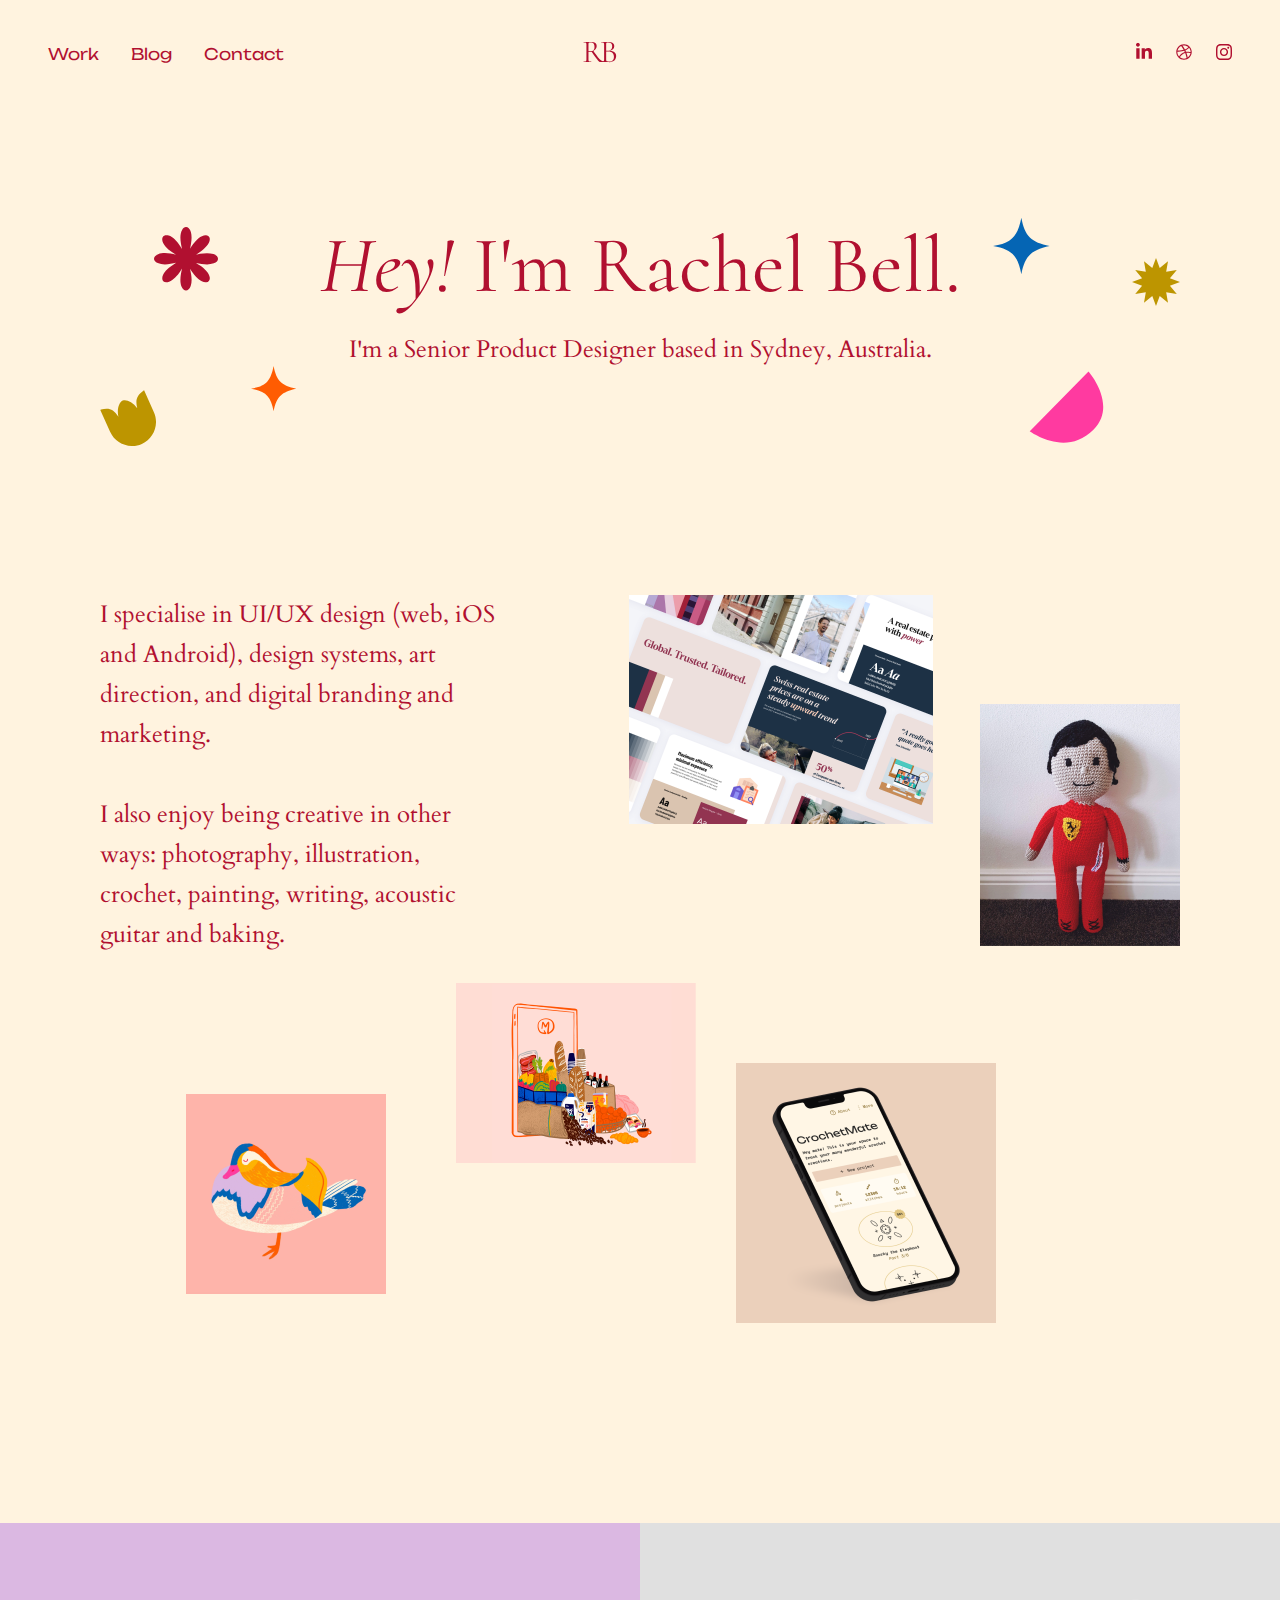
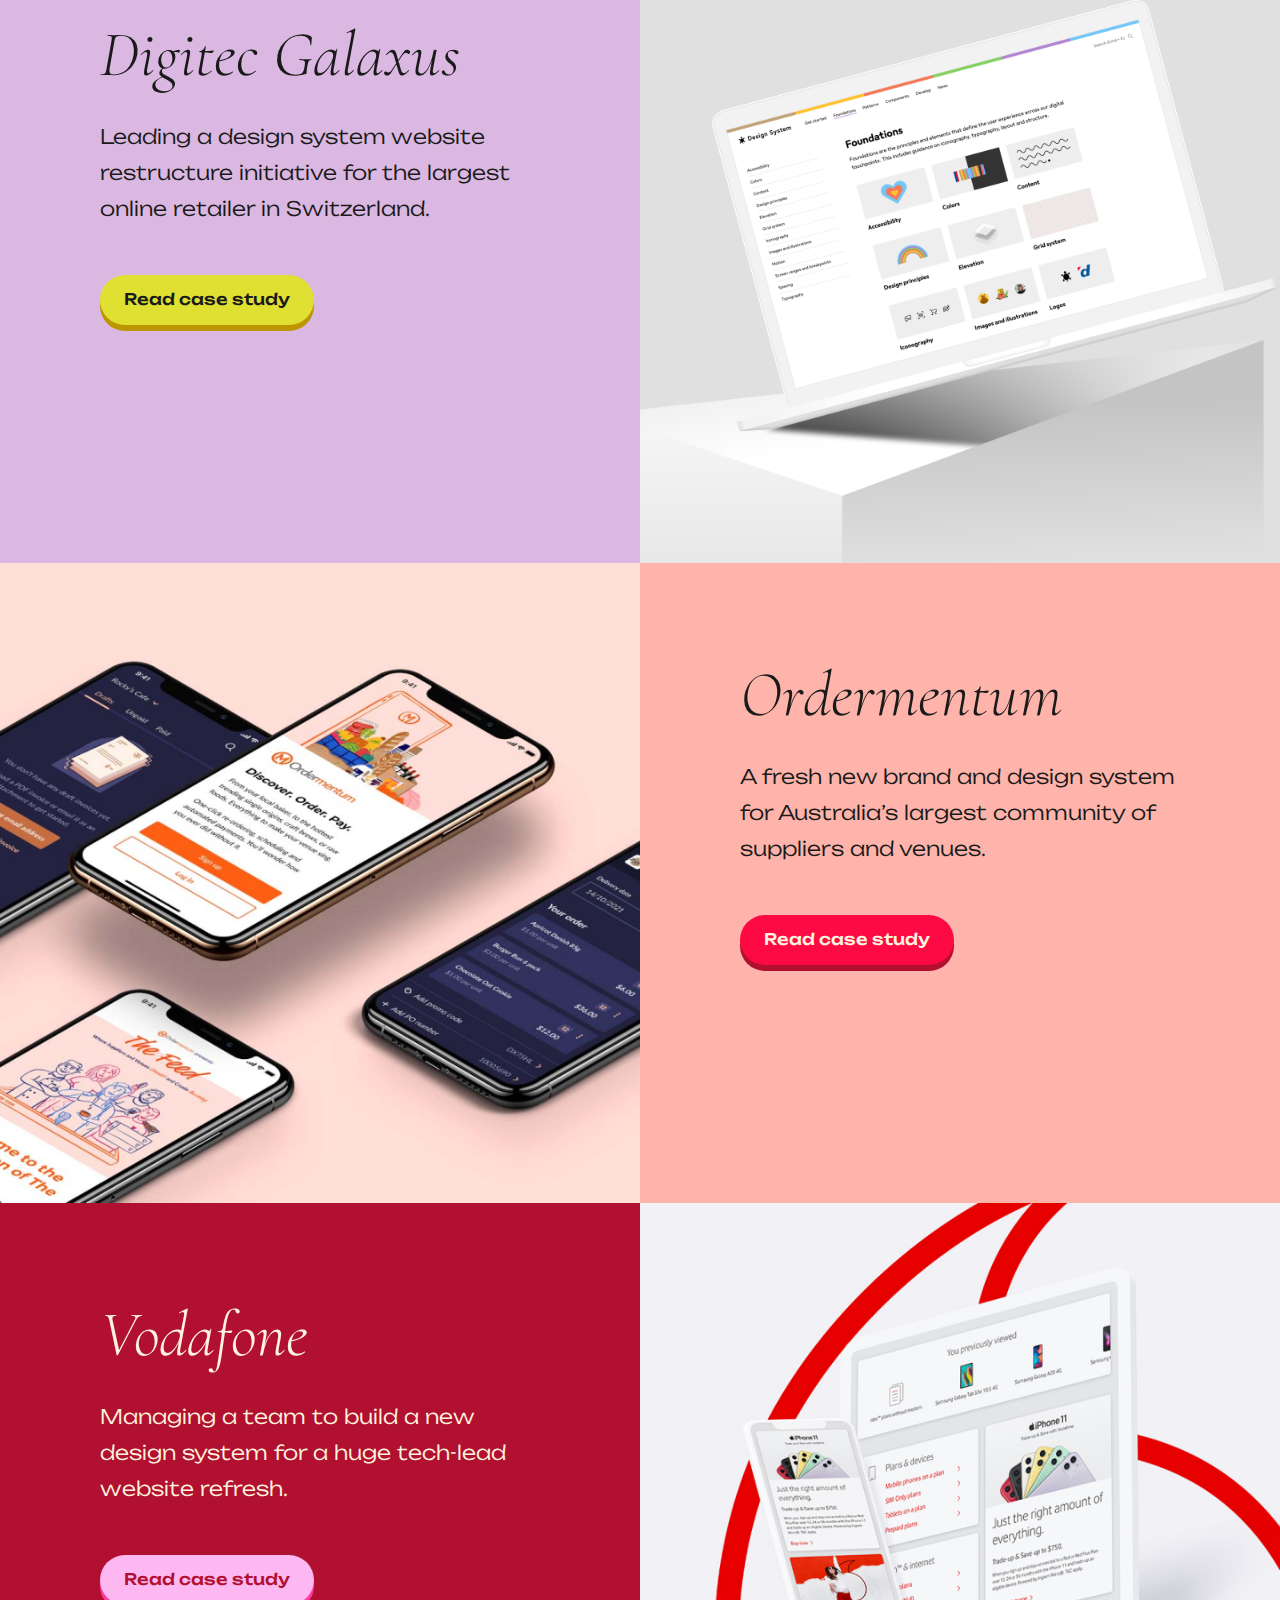
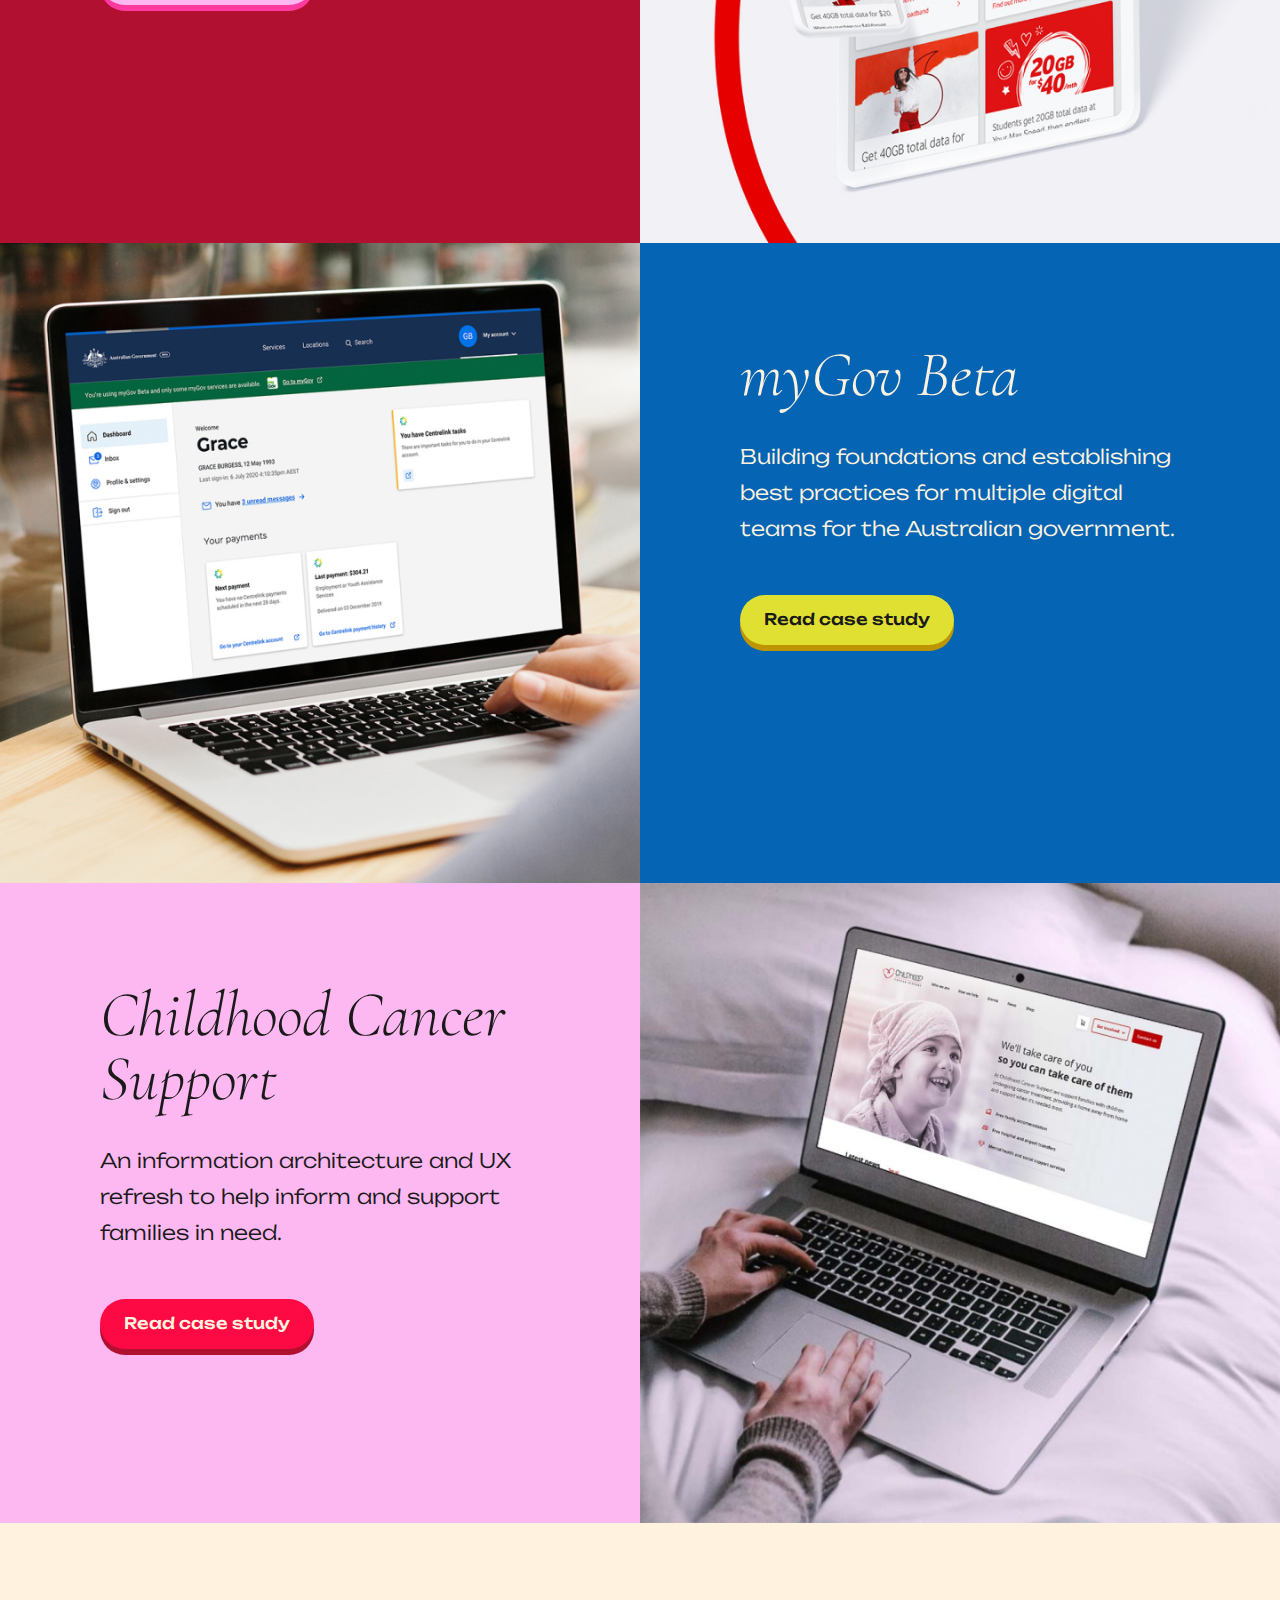
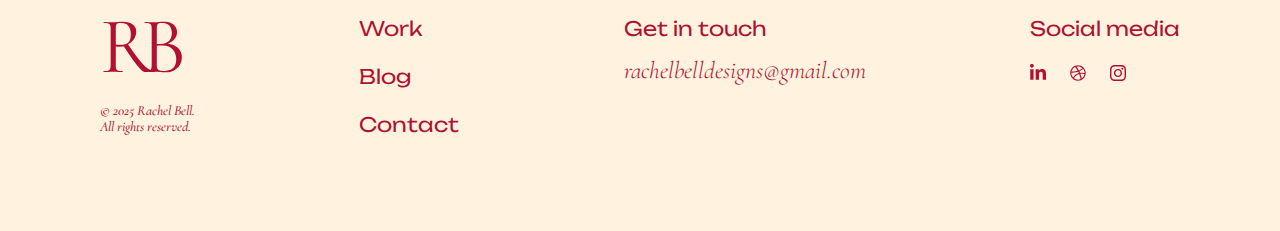
==== index.html @ c5a1eac8 "Deploy new version" ====
<!DOCTYPE html>
<html>
<head>
  <title>Rachel Bell | Design Portfolio</title>
  <link rel="stylesheet" href="styles.css">

  <link rel="preconnect" href="https://fonts.googleapis.com">
<link rel="preconnect" href="https://fonts.gstatic.com" crossorigin>
<link href="https://fonts.googleapis.com/css2?family=Cardo&family=Cormorant:ital,wght@0,300..700;1,300..700&family=Unbounded:wght@200..900&display=swap" rel="stylesheet">
</head>

<body>
  <header>
    <div class="nav">
      <a href="index.html#work"><span class="nav-item">Work</span></a>
      <a href="https://www.linkedin.com/in/rachel-bell-a2459046/detail/recent-activity/posts/"><span class="nav-item">Blog</span></a>
      <a href="https://www.linkedin.com/in/rachel-bell-designs/"><span class="nav-item">Contact</span></a>
    </div>
    <div class="logo">
      <a href="index.html"><img src="images/logo.svg"></a>
    </div>
    <div class="social-set">
      <a href="https://www.linkedin.com/in/rachel-bell-designs/"><img class="social-icon" src="images/linkedin.svg"></a>
      <a href="http://dribbble.com/rachelbell"><img class="social-icon" src="images/dribbble.svg"></a>
      <a href="http://www.instagram.com/rachelbelldesigns/"><img class="social-icon" src="images/instagram.svg"></a>
    </div>
  </header>

  <main>
    

<div class="hero">
    <img class="tulip" src="images/tulip.svg">
    <img class="flower" src="images/flower.svg">
    <img class="diamond-orange" src="images/diamond-orange.svg">
    <img class="diamond-blue" src="images/diamond-blue.svg">
    <img class="semi-circle" src="images/semi-circle.svg">
    <img class="star" src="images/star.svg">

    <div class="title">
        <h1><span class="h1-italic">Hey!</span> I'm Rachel Bell.</h1>
        <p>I'm a Senior Product Designer based in Sydney, Australia.</p>
    </div>
</div>

<div class="description-images-container">
    <div class="description">
        <p>I specialise in UI/UX design (web, iOS and Android), design systems, art direction, and digital branding and marketing.</p>
        <p>I also enjoy being creative in other ways: photography, illustration, crochet, painting, writing, acoustic guitar and baking.</p>
    </div>

    <img class="stylescape" src="images/stylescape.png">
    <img class="crochet-carlos" src="images/crochet-carlos.png">
    <img class="duck" src="images/duck.png">
    <img class="ordermentum" src="images/ordermentum.png">
    <img class="crochet-mate" src="images/crochet-mate.png">
</div>

<div id="work" class="case-studies">
    <div class="case-study-row">
        <div class="case-study-content lavender-bg">
            <p class="case-study-title text-black">Digitec Galaxus</p>
            <p class="case-study-subtitle text-black">Leading a design system website restructure initiative for the largest online retailer in Switzerland.</p>
            <a href="galaxus.html" class="button btn-green">Read case study</a>
        </div>
        <img src="images/home-galaxus.png">
    </div>
    <div class="case-study-row">
        <img src="images/home-ordermentum.png">
        <div class="case-study-content salmon-bg">
            <p class="case-study-title text-black">Ordermentum</p>
            <p class="case-study-subtitle text-black">A fresh new brand and design system for Australia’s largest community of suppliers and venues.</p>
            <a href="ordermentum.html" class="button btn-red">Read case study</a>
        </div>
    </div>
    <div class="case-study-row">
        <div class="case-study-content cherry-bg">
            <p class="case-study-title text-cream">Vodafone</p>
            <p class="case-study-subtitle text-cream">Managing a team to build a new design system for a huge tech-lead website refresh.</p>
            <a href="vodafone.html" class="button btn-pink">Read case study</a>
        </div>
        <img src="images/home-vodafone.png">
    </div>
    <div class="case-study-row">
        <img src="images/home-mygov.png">
        <div class="case-study-content blue-bg">
            <p class="case-study-title text-cream">myGov Beta</p>
            <p class="case-study-subtitle text-cream">Building foundations and establishing best practices for multiple digital teams for the Australian government.</p>
            <a href="mygov.html" class="button btn-green">Read case study</a>
        </div>
    </div>
    <div class="case-study-row">
        <div class="case-study-content bubblegum-bg">
            <p class="case-study-title text-black">Childhood Cancer Support</p>
            <p class="case-study-subtitle text-black">An information architecture and UX refresh to help inform and support families in need.</p>
            <a href="ccs.html" class="button btn-red">Read case study</a>
        </div>
        <img src="images/home-ccs.png">
    </div>
</div>


  </main>

  <footer>
    <div class="footer-logo">
      <a href="index.html"><img class="logo-large" src="images/logo-large.svg"></a>
      <p class="copyright">© 2025 Rachel Bell.<br>All rights reserved.</p>
    </div>
    <div class="footer-nav">
      <a href="index.html#work"><span class="nav-item">Work</span></a>
      <a href="https://www.linkedin.com/in/rachel-bell-a2459046/detail/recent-activity/posts/"><span class="nav-item">Blog</span></a>
      <a href="https://www.linkedin.com/in/rachel-bell-designs/"><span class="nav-item">Contact</span></a>
    </div>
    <div class="get-in-touch">
      <span class="email-title">Get in touch</span>
      <p class="email">rachelbelldesigns@gmail.com</p>
    </div>
    <div class="footer-socials">
      <span class="social-title">Social media</span>
      <div class="social-set">
        <a href="https://www.linkedin.com/in/rachel-bell-designs/"><img class="social-icon" src="images/linkedin.svg"></a>
        <a href="http://dribbble.com/rachelbell"><img class="social-icon" src="images/dribbble.svg"></a>
        <a href="http://www.instagram.com/rachelbelldesigns/"><img class="social-icon" src="images/instagram.svg"></a>
      </div>
    </div>
  </footer>
</body>
</html>
---- styles.css ----
html {
  scroll-behavior: smooth;
}

body {
  color: #B11030;
  background-color: #FFF3DF;
  font-family: "Unbounded", sans-serif;
  font-optical-sizing: auto;
  font-weight: 350;
  font-style: normal;
  margin: 0;
}

main {
  max-width: 1512px;
  margin: 0 auto;
}

/**/
/**/
/* HEADER */

header {
  display: flex;
  flex-direction: row;
  justify-content: space-between;
  align-items: center;
  padding: 32px 48px;
}

.nav {
  display: flex;
  flex-direction: row;
  gap: 32px;
}

header a {
  color: #B11030;
  text-decoration: none;
}

header a:hover {
  color: #B11030;
  text-decoration-line: underline;
  text-decoration-style: wavy;
  text-underline-offset: 4px;
  text-decoration-color: #FF3AA0;
}

.logo {
  padding-right: 220px;
}

.social-set {
  display: flex;
  flex-direction: row;
  align-items: center;
  gap: 24px;
}

.social-icon {
  width: 16px;
}

/**/
/**/
/* HOMEPAGE */

.hero {
  height: 488px;
  position: relative;
  margin: 0 100px;
}

.tulip {
  position: absolute;
  left: 0;
  top: 58%;
}

.flower {
  position: absolute;
  left: 5%;
  top: 24.5%;
}

.diamond-orange {
  position: absolute;
  left: 14%;
  top: 53%;
}

.diamond-blue {
  position: absolute;
  right: 12%;
  top: 22.5%;
}

.semi-circle {
  position: absolute;
  right: 7%;
  top: 54%;
}

.star {
  position: absolute;
  right: 0px;
  top: 31%;
}

.title {
  display: flex;
  flex-direction: column;
  gap: 16px;
  justify-content: center;
  align-items: center;
  padding-top: 110px;
}

h1 {
  font-family: "Cormorant", serif;
  font-optical-sizing: auto;
  font-weight: 400;
  font-style: normal;
  font-size: 80px;
  margin: 0;
}

.h1-italic {
  font-style: italic;
  font-size: 80px;
}

p {
  font-family: "Cardo", serif;
  font-weight: 400;
  font-style: normal;
  font-size: 24px;
  line-height: 40px;
  margin: 0;
}

.description p {
  margin: 0 0 40px 0;
}

.description-images-container {
  height: 728px;
  position: relative;
  margin: 0 100px;
}

.description {
  width: 37%;
}

.stylescape {
  position: absolute;
  left: 49%;
  top: 0;
  width: 304px;
  height: 229px;
}

.crochet-carlos {
  position: absolute;
  right: 0;
  top: 15%;
  width: 200px;
  height: 242px;
}

.duck {
  position: absolute;
  left: 8%;
  bottom: 4%;
  width: 200px;
  height: 200px;
}

.ordermentum {
  position: absolute;
  left: 33%;
  bottom: 22%;
  width: 240px;
  height: 180px;
}

.crochet-mate {
  position: absolute;
  right: 17%;
  bottom: 0;
  width: 260px;
  height: 260px;
}

/**/
/**/
/* HOMEPAGE - CASE STUDIES */

.case-studies {
  display: flex;
  flex-direction: column;
  gap: 0;
  margin-top: 200px;
}

.case-study-row {
  display: flex;
  flex-direction: row;
  gap: 0;
}

.case-studies img {
  width: 50%;
}

.case-study-content {
  padding: 100px;
}

.lavender-bg {
  background-color: #DBB8E2;
}

.salmon-bg {
  background-color: #FEB4AA;
}

.cherry-bg {
  background-color: #B11030;
}

.blue-bg {
  background-color: #0565B4;
}
.bubblegum-bg {
  background-color: #FDB8F1;
}

.case-study-title {
  font-family: "Cormorant", serif;
  font-optical-sizing: auto;
  font-weight: 300;
  font-style: italic;
  font-size: 64px;
  line-height: 64px;
  padding-bottom: 32px;
}

.case-study-subtitle {
  font-family: "Unbounded", sans-serif;
  font-optical-sizing: auto;
  font-weight: 300;
  font-style: normal;
  font-size: 20px;
  line-height: 36px;
  padding-bottom: 48px;
}

.text-black {
  color: #1A1A1A;
}

.text-cream {
  color: #FFF3DF;
}

.button {
  font-family: "Unbounded", sans-serif;
  font-optical-sizing: auto;
  font-weight: 500;
  font-style: normal;
  display: block;
  border-radius: 500px;
  height: 48px;
  padding: 0 24px 2px;
  border: none;
  text-decoration: none;
  width: max-content;
  align-content: center;
}

.btn-green {
  background-color: #E0E032;
  color: #1A1A1A;
  box-shadow: 0 6px #BD9500;
}

.btn-green:hover {
  box-shadow: 0 4px #BD9500;
  transform: translateY(2px);
}

.btn-green:active {
  box-shadow: none;
  transform: translateY(4px);
}

.btn-red {
  background-color: #FD0944;
  color: #FFF3DF;
  box-shadow: 0 6px #B11030;
}

.btn-red:hover {
  box-shadow: 0 4px #B11030;
  transform: translateY(2px);
}

.btn-red:active {
  box-shadow: none;
  transform: translateY(4px);
}

.btn-pink {
  background-color: #FDB8F1;
  color: #B11030;
  box-shadow: 0 6px #FF3AA0;
}

.btn-pink:hover {
  box-shadow: 0 4px #FF3AA0;
  transform: translateY(2px);
}

.btn-pink:active {
  box-shadow: none;
  transform: translateY(4px);
}

/**/
/**/
/* CASE STUDY TEMPLATE */

.cs-main {
  max-width: 1500px;
  margin: 0 auto;
  padding: 120px 100px;
}

.cs-header {
  display: flex;
  flex-direction: row;
  justify-content: space-between;
  padding-bottom: 80px;
}

.cs-intro {
  width: 66%;
  padding-left: 105px;
}

.cs-h1 {
  font-family: "Unbounded", sans-serif;
  font-optical-sizing: auto;
  font-weight: 400;
  font-style: normal;
  font-size: 36px;
  line-height: 52px;
  padding-bottom: 40px;
}

.title-red {
  color: #FD0944;
}

.title-orange {
  color: #FF5C02;
}

.title-blue {
  color: #0565B4;
}

.rhs-details {
  display: flex;
  flex-direction: column;
  gap: 16px;
  font-family: "Unbounded", sans-serif;
  font-optical-sizing: auto;
  font-weight: 350;
  font-style: normal;
  font-size: 12px;
  line-height: 24px;
}

.label-value a {
  color: #B11030;
  text-decoration: none;
}

.label-value a:hover {
  color: #B11030;
  text-decoration-line: underline;
  text-decoration-style: wavy;
  text-underline-offset: 2px;
  text-decoration-color: #FF3AA0;
}

.label {
  color: #666666;
}

.value {
  color: #1A1A1A;
}

.cs-paragraph {
  font-size: 18px;
  line-height: 32px;
  color: #1A1A1A;
  padding-bottom: 32px;
}

.hero-img {
  width: 100%;
  padding-bottom: 32px;
}

.mid-img {
  width: 100%;
  margin: 48px 0 16px;
  /*border: 4px solid #FFFFFF;*/
}

.mid-img-no-caption {
  width: 100%;
  margin: 48px 0;
  /*border: 4px solid #FFFFFF;*/
}

.img-above-p {
  margin-bottom: 80px;
}

.caption {
  display: flex;
  flex-direction: row;
  gap: 8px;
  align-items: flex-start;
  font-family: "Unbounded", sans-serif;
  font-optical-sizing: auto;
  font-weight: 350;
  font-style: normal;
  font-size: 12px;
  line-height: 24px;
  color: #666666;
  padding-bottom: 32px;
}

.img-caption-above-p {
  padding-bottom: 80px;
}

.cs-content-with-margins {
  margin: 0 105px;
}

.cs-h2 {
  font-family: "Unbounded", sans-serif;
  font-optical-sizing: auto;
  font-weight: 350;
  font-style: normal;
  font-size: 24px;
  line-height: 48px;
  padding: 48px 0 8px;
  margin: 0;
}

.p-80 {
  width: 80%;
}

.p-below-img-no-caption {
  padding-top: 32px;
}

.p-below-caption {
  padding-top: 48px;
}

ul {
  font-family: "Cardo", serif;
  font-weight: 400;
  font-style: normal;
  margin: 0;
}

li {
  padding-top: 8px;
}

.li-first {
  padding: 0;
}

.quote {
  display: flex;
  flex-direction: row;
  gap: 24px;
  align-items: flex-start;
  justify-content: center;
  padding-top: 48px;
}

.quote-text {
  width: 70%;
}

.quote-title {
  font-family: "Cormorant", serif;
  font-optical-sizing: auto;
  font-weight: 400;
  font-style: italic;
  font-size: 48px;
  line-height: 60px;
  padding-bottom: 24px;
  color: #1A1A1A;
}

.quote-label {
  font-family: "Unbounded", sans-serif;
  font-optical-sizing: auto;
  font-weight: 350;
  font-style: normal;
  font-size: 12px;
  line-height: 24px;
}

.credits {
  display: flex;
  flex-direction: row;
  justify-content: space-between;
  margin-top: 48px;
  border-top: 1px solid #FEB4AA;
  padding-top: 24px;
  font-family: "Unbounded", sans-serif;
  font-optical-sizing: auto;
  font-weight: 400;
  font-style: normal;
  font-size: 12px;
  line-height: 24px;
}

.skills {
  display: flex;
  flex-direction: column;
  gap: 0;
  width: 18%;
}

.collab {
  display: flex;
  flex-direction: column;
  gap: 0;
  width: 69%;
}

.credits-label {
  color: #1A1A1A;
}

.credits-value {
  color: #666666;
}

/**/
/**/
/* FOOTER */

footer {
  display: flex;
  flex-direction: row;
  justify-content: space-between;
  padding: 88px 100px;
}

.copyright {
  font-family: "Cormorant", serif;
  font-optical-sizing: auto;
  font-weight: 500;
  font-style: italic;
  font-size: 14px;
  line-height: 16px;
  padding-top: 16px;
}

.footer-nav {
  display: flex;
  flex-direction: column;
  gap: 12px;
  font-size: 20px;
  line-height: 36px;
}

footer a {
  color: #B11030;
  text-decoration: none;
}

footer a:hover {
  color: #B11030;
  text-decoration-line: underline;
  text-decoration-style: wavy;
  text-underline-offset: 4px;
  text-decoration-color: #FF3AA0;
}

.email-title {
  font-size: 20px;
  line-height: 36px;
}

.email {
  font-family: "Cormorant", serif;
  font-optical-sizing: auto;
  font-weight: 300;
  font-style: italic;
  padding-top: 4px;
}

footer .social-set {
  padding-top: 16px;
}

.social-title {
  font-size: 20px;
  line-height: 36px;
}
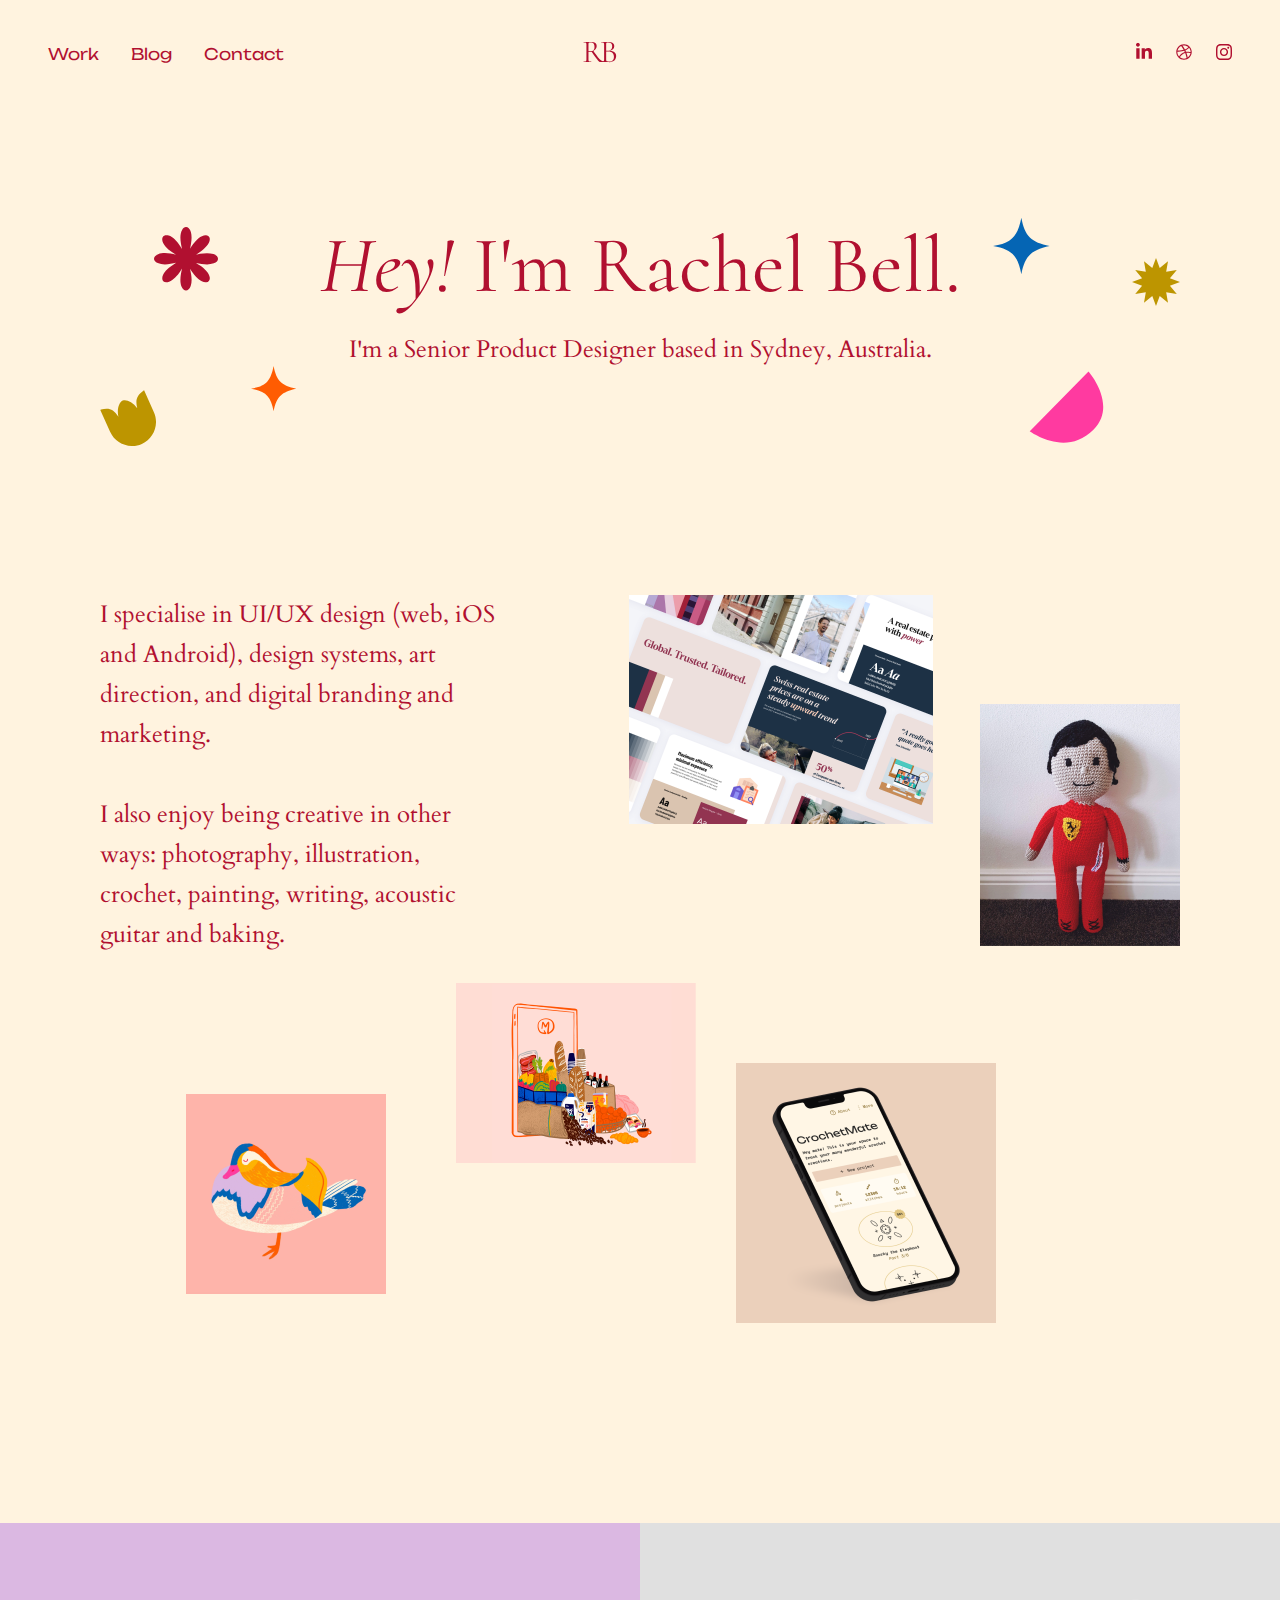
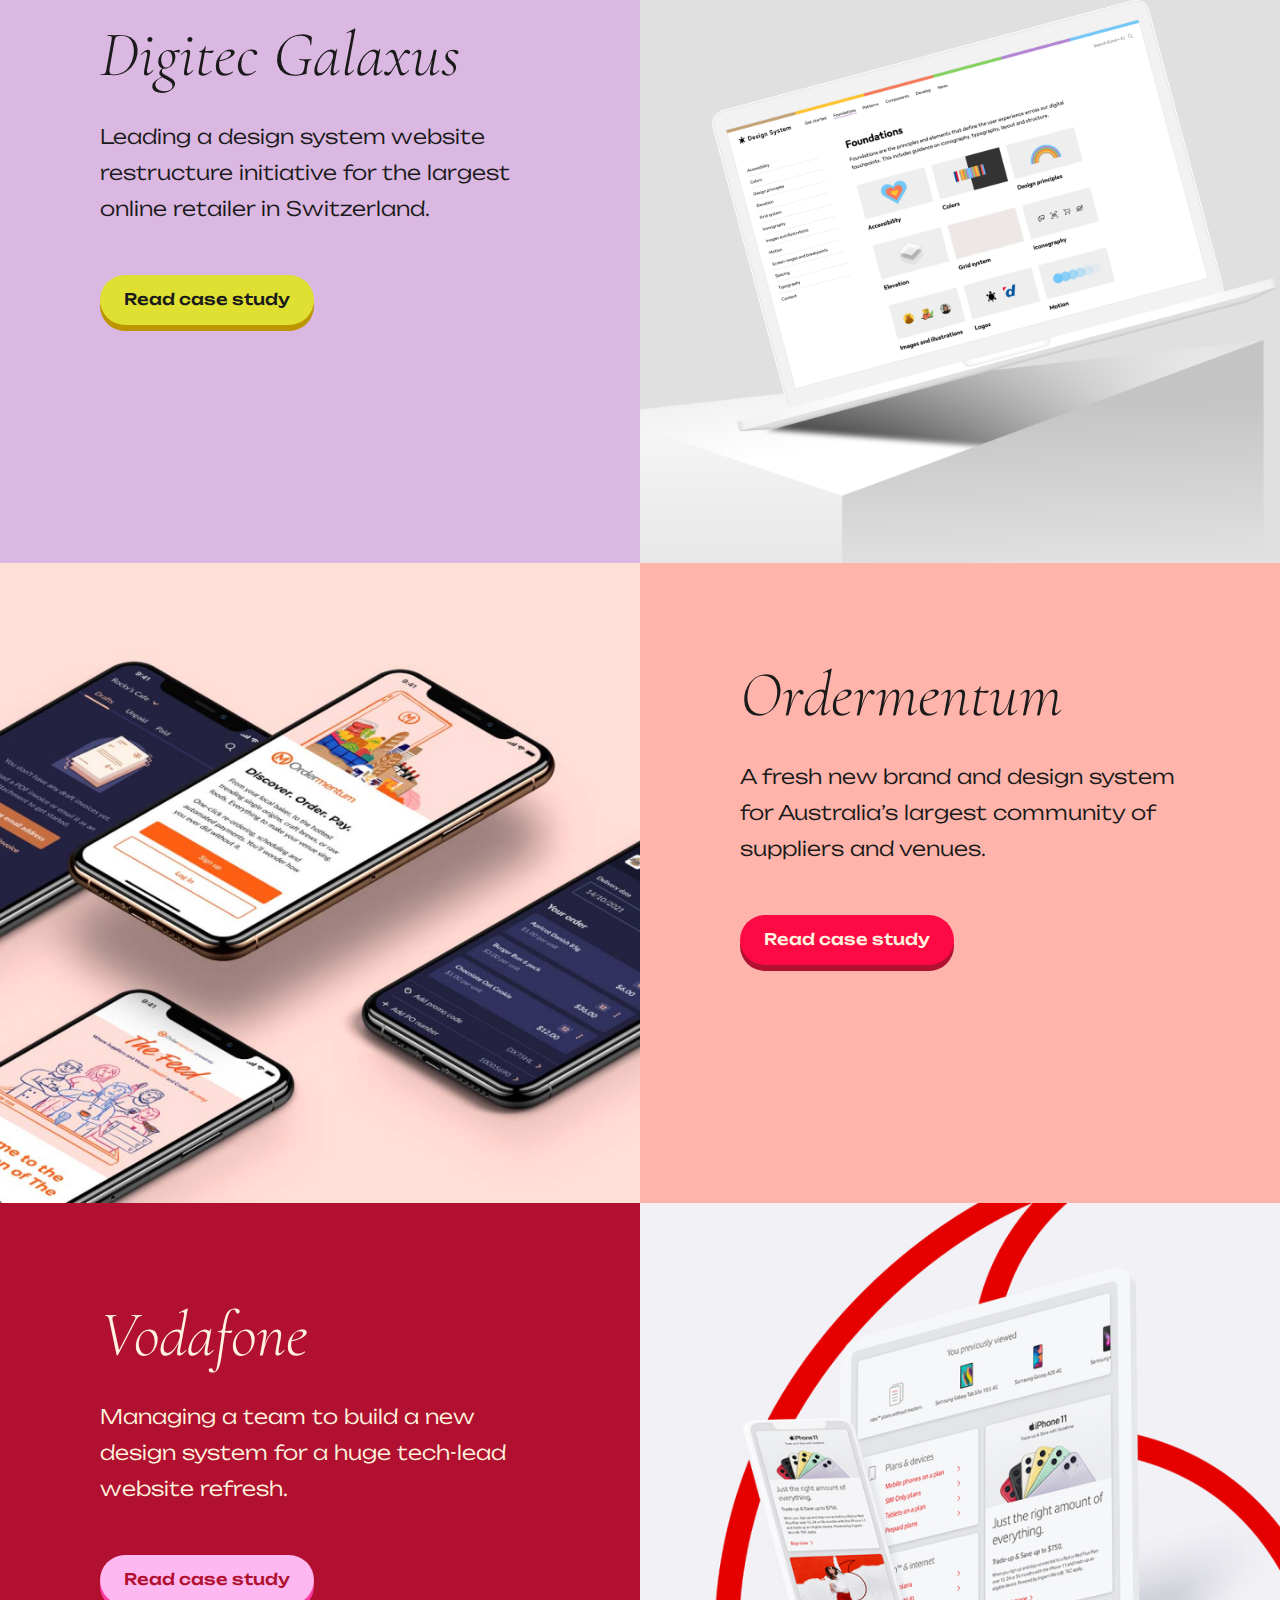
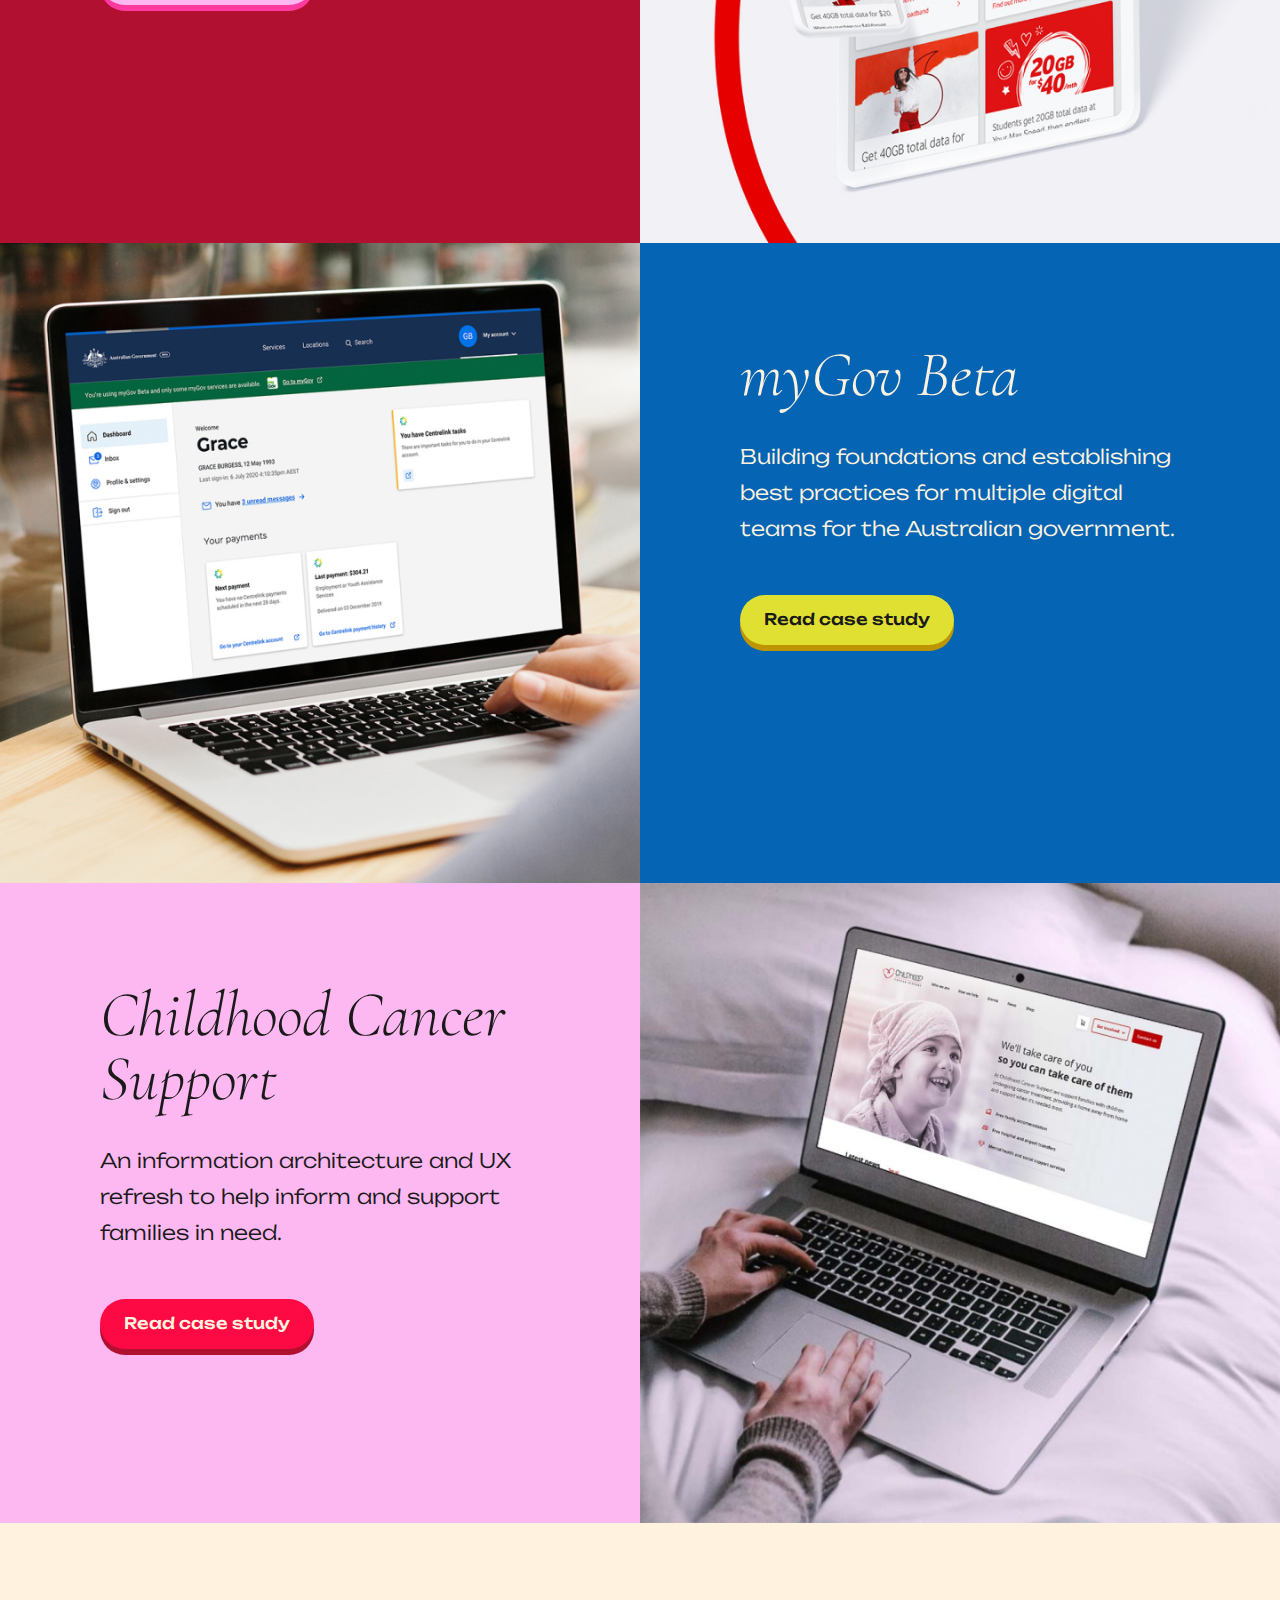
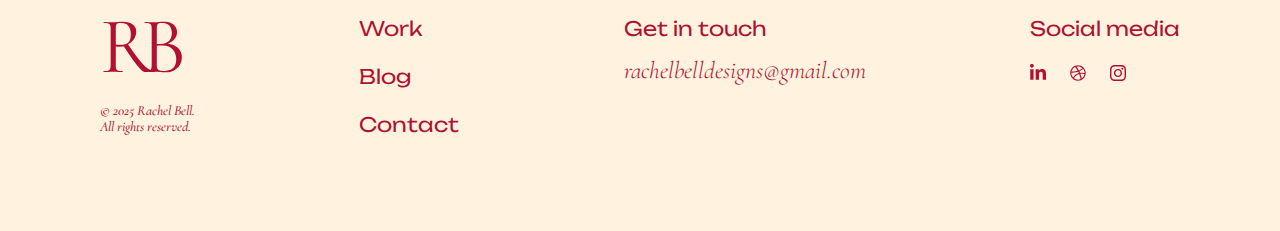
==== commit 17984db7: "Deploy new version" ====
--- a/index.html
+++ b/index.html
@@ -20,9 +20,9 @@
       <a href="index.html"><img src="images/logo.svg"></a>
     </div>
     <div class="social-set">
-      <a href="https://www.linkedin.com/in/rachel-bell-designs/"><img class="social-icon" src="images/linkedin.svg"></a>
-      <a href="http://dribbble.com/rachelbell"><img class="social-icon" src="images/dribbble.svg"></a>
-      <a href="http://www.instagram.com/rachelbelldesigns/"><img class="social-icon" src="images/instagram.svg"></a>
+      <a href="https://www.linkedin.com/in/rachel-bell-designs/" target=”_blank”><img class="social-icon" src="images/linkedin.svg"></a>
+      <a href="http://dribbble.com/rachelbell" target=”_blank”><img class="social-icon" src="images/dribbble.svg"></a>
+      <a href="http://www.instagram.com/rachelbelldesigns/" target=”_blank”><img class="social-icon" src="images/instagram.svg"></a>
     </div>
   </header>
 
@@ -119,9 +119,9 @@
     <div class="footer-socials">
       <span class="social-title">Social media</span>
       <div class="social-set">
-        <a href="https://www.linkedin.com/in/rachel-bell-designs/"><img class="social-icon" src="images/linkedin.svg"></a>
-        <a href="http://dribbble.com/rachelbell"><img class="social-icon" src="images/dribbble.svg"></a>
-        <a href="http://www.instagram.com/rachelbelldesigns/"><img class="social-icon" src="images/instagram.svg"></a>
+        <a href="https://www.linkedin.com/in/rachel-bell-designs/" target=”_blank”><img class="social-icon" src="images/linkedin.svg"></a>
+        <a href="http://dribbble.com/rachelbell" target=”_blank”><img class="social-icon" src="images/dribbble.svg"></a>
+        <a href="http://www.instagram.com/rachelbelldesigns/" target=”_blank”><img class="social-icon" src="images/instagram.svg"></a>
       </div>
     </div>
   </footer>
--- a/styles.css
+++ b/styles.css
@@ -374,6 +374,10 @@
   color: #0565B4;
 }
 
+.title-purple {
+  color: #9353B9;
+}
+
 .rhs-details {
   display: flex;
   flex-direction: column;
@@ -395,7 +399,7 @@
   color: #B11030;
   text-decoration-line: underline;
   text-decoration-style: wavy;
-  text-underline-offset: 2px;
+  text-underline-offset: 3px;
   text-decoration-color: #FF3AA0;
 }
 
@@ -448,6 +452,19 @@
   line-height: 24px;
   color: #666666;
   padding-bottom: 32px;
+}
+
+.caption-link {
+  color: #B11030;
+  text-decoration: none;
+}
+
+.caption-link:hover {
+  color: #B11030;
+  text-decoration-line: underline;
+  text-decoration-style: wavy;
+  text-underline-offset: 3px;
+  text-decoration-color: #FF3AA0;
 }
 
 .img-caption-above-p {
@@ -604,7 +621,7 @@
   color: #B11030;
   text-decoration-line: underline;
   text-decoration-style: wavy;
-  text-underline-offset: 4px;
+  text-underline-offset: 5px;
   text-decoration-color: #FF3AA0;
 }
 
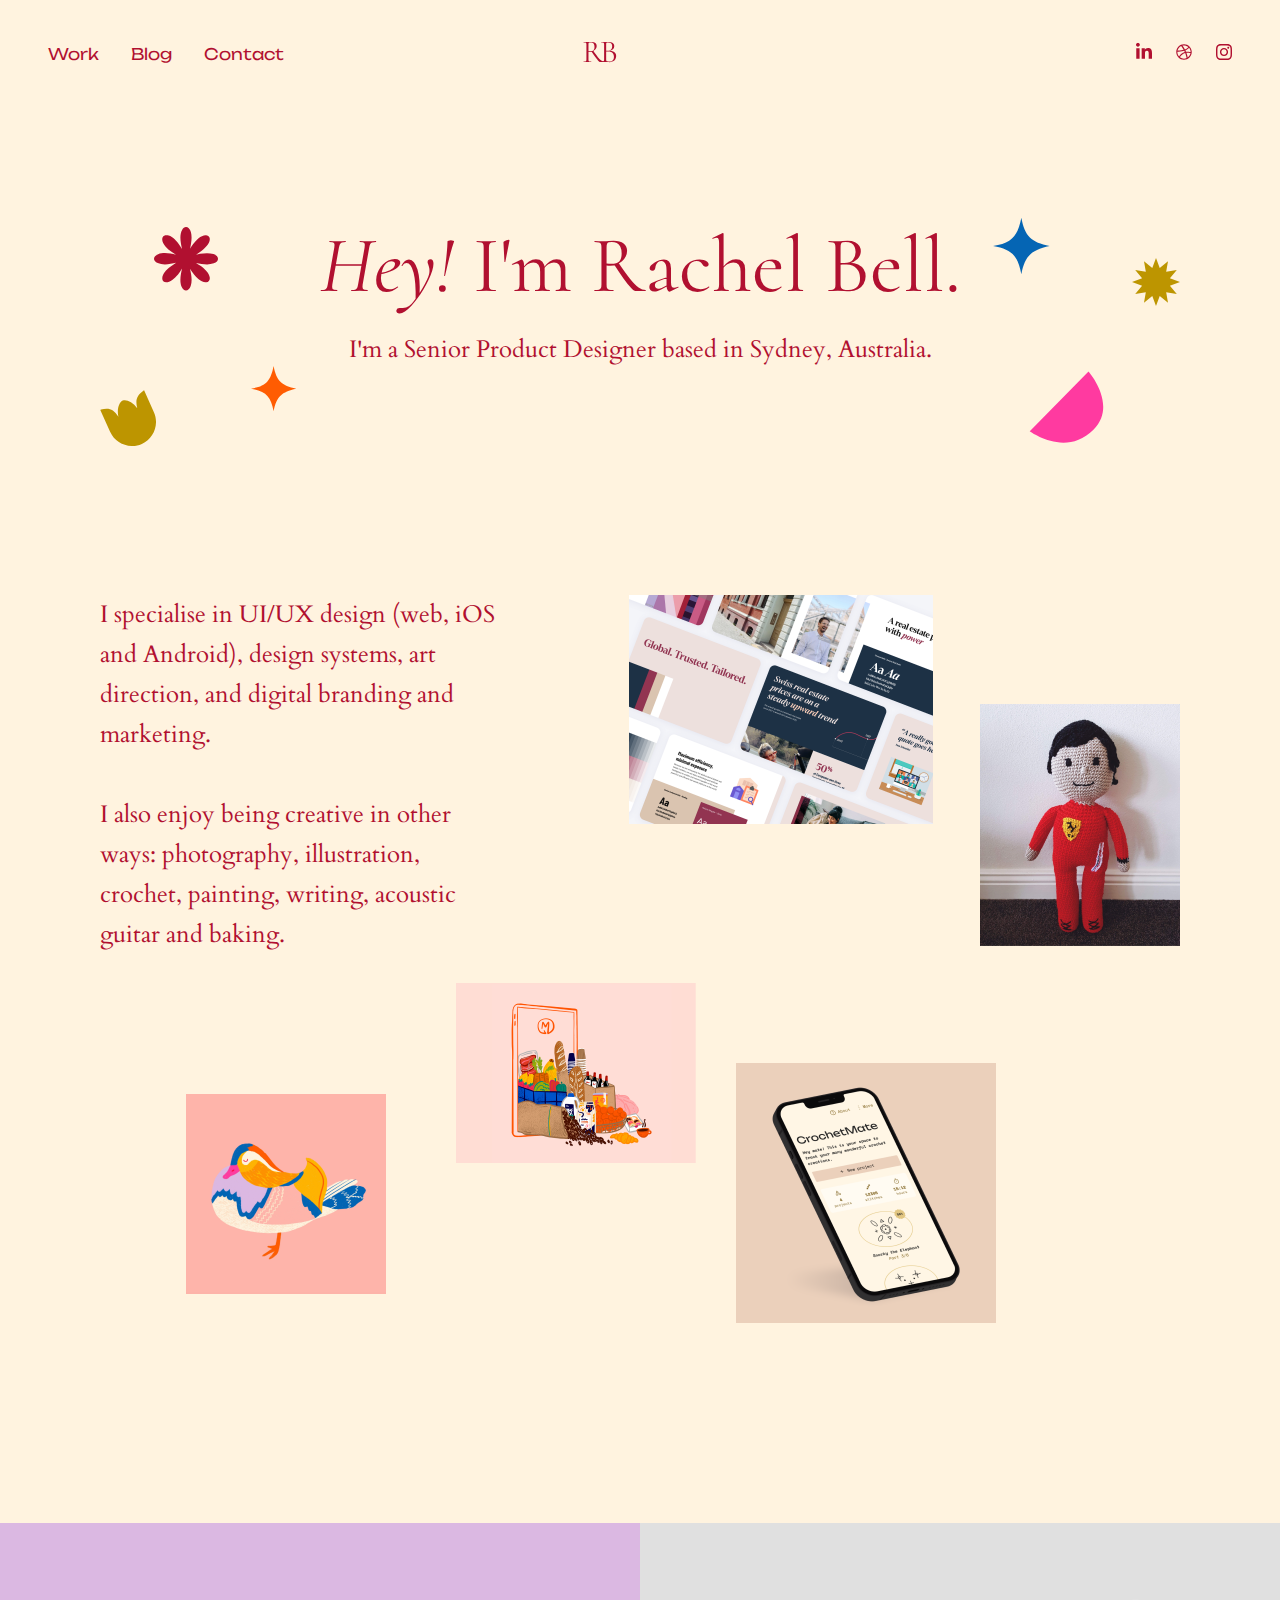
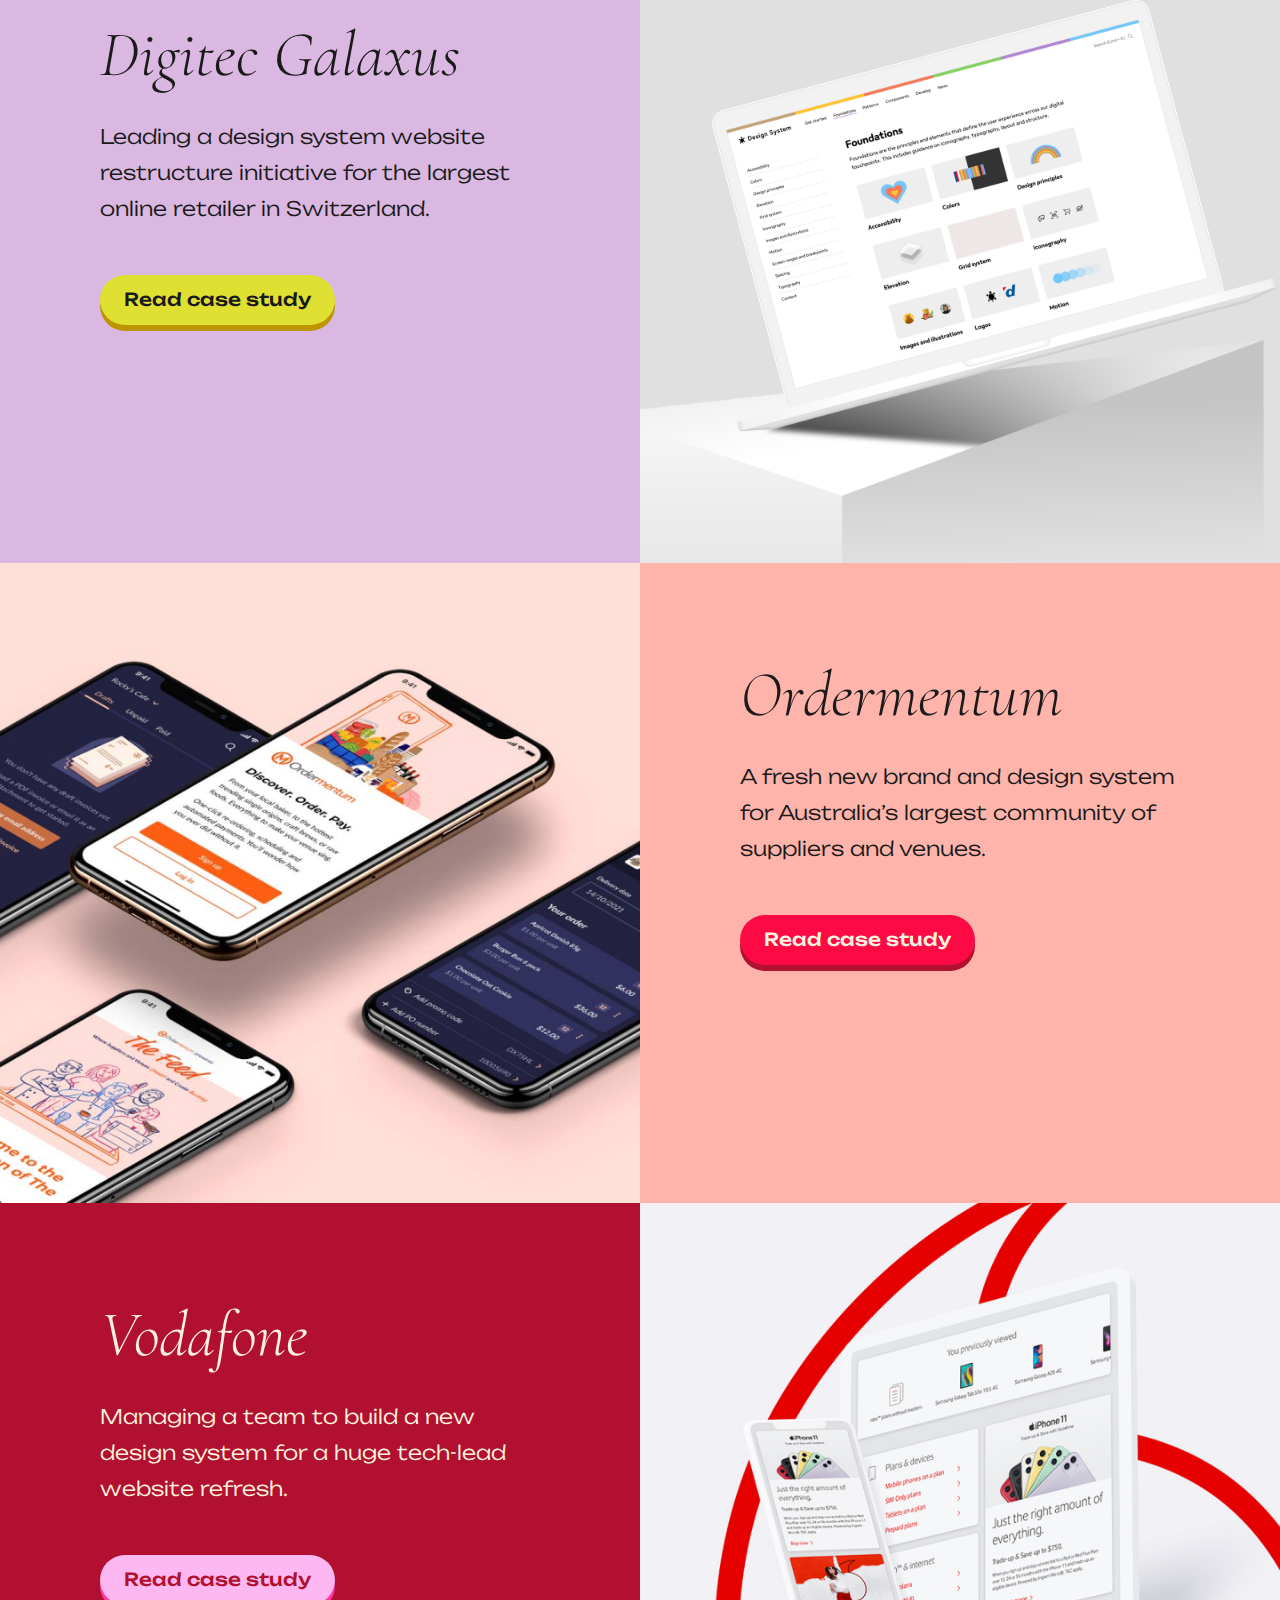
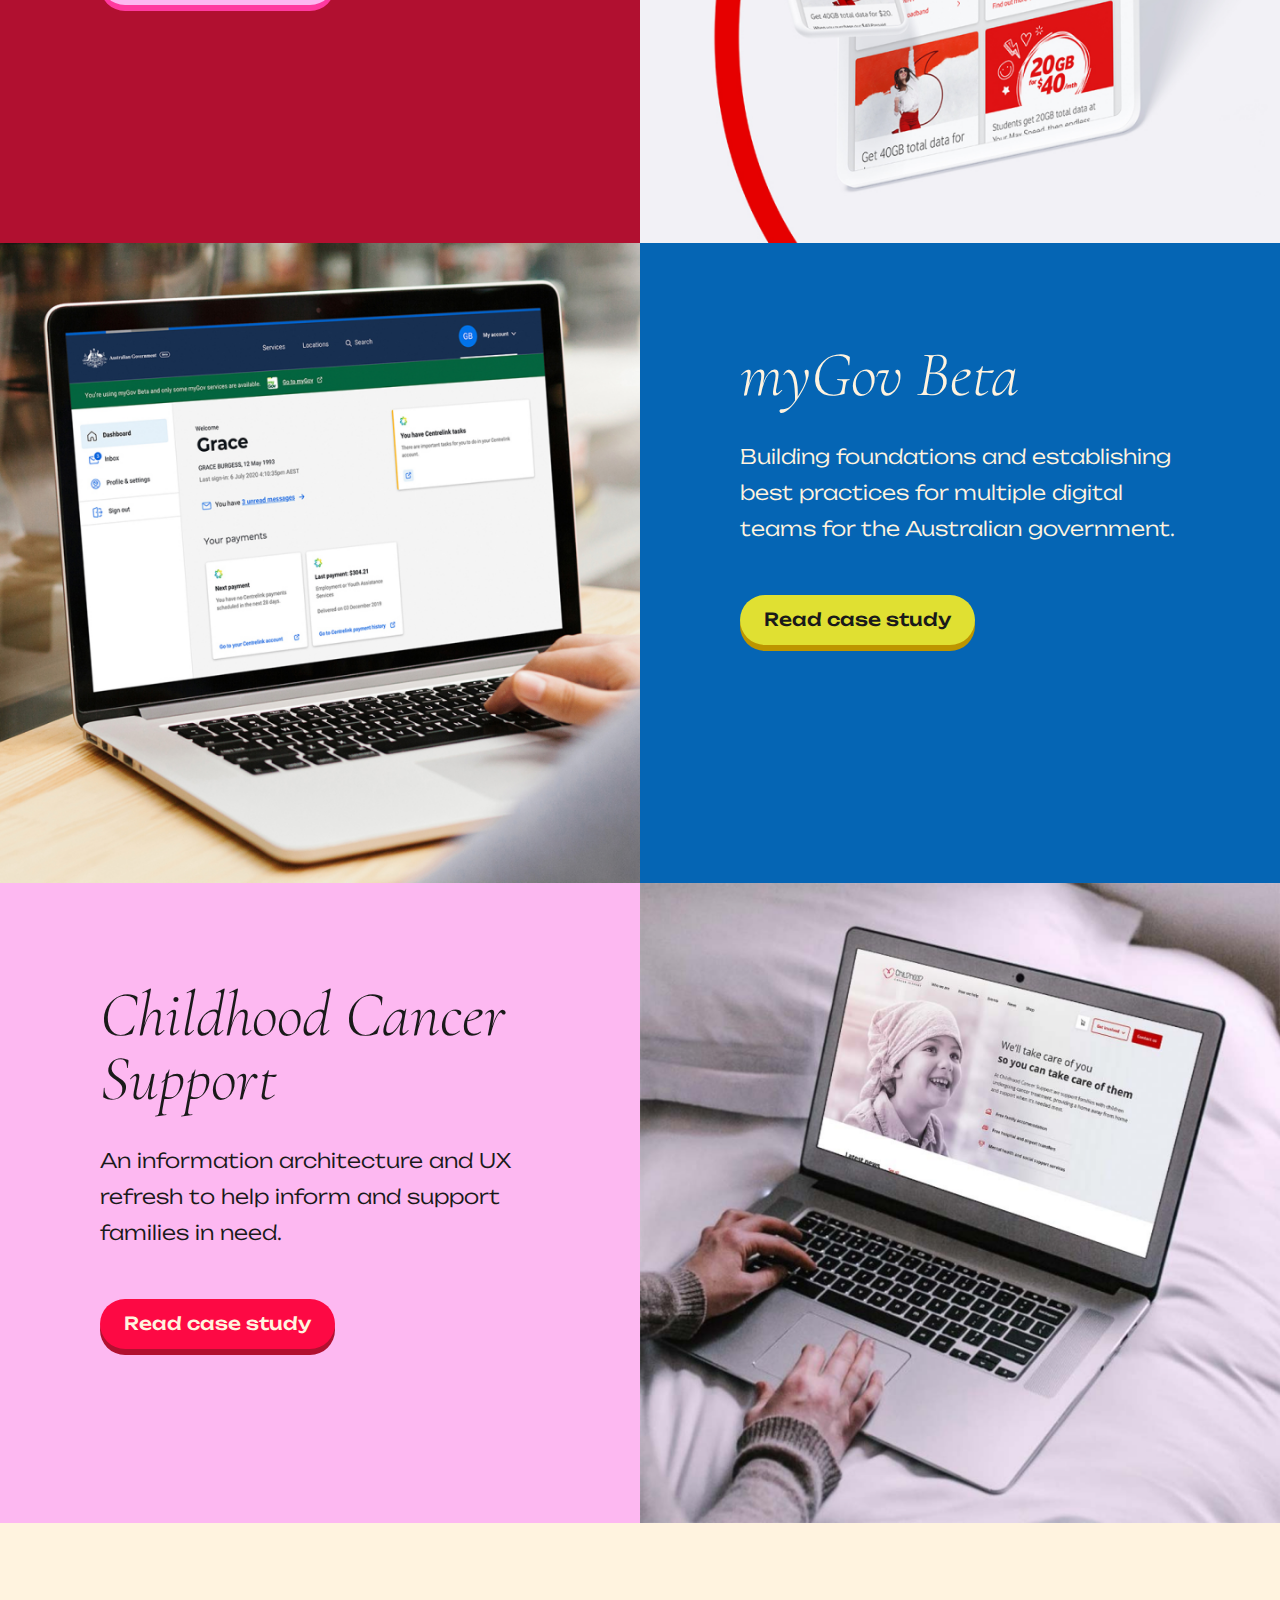
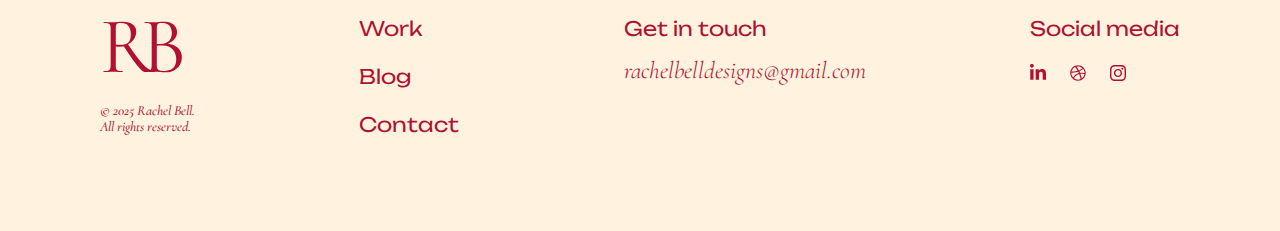
==== commit 8eb0f95a: "Deploy new version" ====
--- a/index.html
+++ b/index.html
@@ -1,5 +1,5 @@
 <!DOCTYPE html>
-<html>
+<html lang="en">
 <head>
   <title>Rachel Bell | Design Portfolio</title>
   <link rel="stylesheet" href="styles.css">
@@ -10,32 +10,33 @@
 </head>
 
 <body>
+  <a href="#main" class="skip">Skip to main content</a>
   <header>
-    <div class="nav">
+    <nav role="navigation" aria-label="Main">
       <a href="index.html#work"><span class="nav-item">Work</span></a>
       <a href="https://www.linkedin.com/in/rachel-bell-a2459046/detail/recent-activity/posts/"><span class="nav-item">Blog</span></a>
       <a href="https://www.linkedin.com/in/rachel-bell-designs/"><span class="nav-item">Contact</span></a>
-    </div>
+    </nav>
     <div class="logo">
-      <a href="index.html"><img src="images/logo.svg"></a>
+      <a href="index.html"><img src="images/logo.svg" alt="Rachel Bell homepage."></a>
     </div>
     <div class="social-set">
-      <a href="https://www.linkedin.com/in/rachel-bell-designs/" target=”_blank”><img class="social-icon" src="images/linkedin.svg"></a>
-      <a href="http://dribbble.com/rachelbell" target=”_blank”><img class="social-icon" src="images/dribbble.svg"></a>
-      <a href="http://www.instagram.com/rachelbelldesigns/" target=”_blank”><img class="social-icon" src="images/instagram.svg"></a>
+      <a href="https://www.linkedin.com/in/rachel-bell-designs/" target=”_blank”><img class="social-icon" src="images/linkedin.svg" alt="LinkedIn."></a>
+      <a href="http://dribbble.com/rachelbell" target=”_blank”><img class="social-icon" src="images/dribbble.svg" alt="Dribbble."></a>
+      <a href="http://www.instagram.com/rachelbelldesigns/" target=”_blank”><img class="social-icon" src="images/instagram.svg" alt="Instagram."></a>
     </div>
   </header>
 
-  <main>
+  <main id="main">
     
 
 <div class="hero">
-    <img class="tulip" src="images/tulip.svg">
-    <img class="flower" src="images/flower.svg">
-    <img class="diamond-orange" src="images/diamond-orange.svg">
-    <img class="diamond-blue" src="images/diamond-blue.svg">
-    <img class="semi-circle" src="images/semi-circle.svg">
-    <img class="star" src="images/star.svg">
+    <img class="tulip" src="images/tulip.svg" alt="">
+    <img class="flower" src="images/flower.svg" alt="">
+    <img class="diamond-orange" src="images/diamond-orange.svg" alt="">
+    <img class="diamond-blue" src="images/diamond-blue.svg" alt="">
+    <img class="semi-circle" src="images/semi-circle.svg" alt="">
+    <img class="star" src="images/star.svg" alt="">
 
     <div class="title">
         <h1><span class="h1-italic">Hey!</span> I'm Rachel Bell.</h1>
@@ -49,11 +50,21 @@
         <p>I also enjoy being creative in other ways: photography, illustration, crochet, painting, writing, acoustic guitar and baking.</p>
     </div>
 
-    <img class="stylescape" src="images/stylescape.png">
-    <img class="crochet-carlos" src="images/crochet-carlos.png">
-    <img class="duck" src="images/duck.png">
-    <img class="ordermentum" src="images/ordermentum.png">
-    <img class="crochet-mate" src="images/crochet-mate.png">
+    <div class="img-hover-zoom zoom-stylescape">
+        <img class="stylescape" src="images/stylescape.png" alt="Collage of brand moodboards.">
+    </div>
+    <div class="img-hover-zoom zoom-carlos">
+        <img class="crochet-carlos" src="images/crochet-carlos.png" alt="Crocheted doll of Formula One driver Carlos Sainz.">
+    </div>
+    <div class="img-hover-zoom zoom-duck">
+        <img class="duck" src="images/duck.png" alt="Illustration of a colourful duck.">
+    </div>
+    <div class="img-hover-zoom zoom-ordermentum">
+        <img class="ordermentum" src="images/ordermentum.png" alt="Illustration of groceries falling out of a phone.">
+    </div>
+    <div class="img-hover-zoom zoom-crochet-mate">
+        <img class="crochet-mate" src="images/crochet-mate.png" alt="Phone mockup of CrochetMate app.">
+    </div>
 </div>
 
 <div id="work" class="case-studies">
@@ -63,10 +74,10 @@
             <p class="case-study-subtitle text-black">Leading a design system website restructure initiative for the largest online retailer in Switzerland.</p>
             <a href="galaxus.html" class="button btn-green">Read case study</a>
         </div>
-        <img src="images/home-galaxus.png">
+        <img src="images/home-galaxus.png" alt="Laptop mockup of Digitec Galaxus Design System.">
     </div>
     <div class="case-study-row">
-        <img src="images/home-ordermentum.png">
+        <img src="images/home-ordermentum.png" alt="Phone mockups of Ordermentum app.">
         <div class="case-study-content salmon-bg">
             <p class="case-study-title text-black">Ordermentum</p>
             <p class="case-study-subtitle text-black">A fresh new brand and design system for Australia’s largest community of suppliers and venues.</p>
@@ -79,10 +90,10 @@
             <p class="case-study-subtitle text-cream">Managing a team to build a new design system for a huge tech-lead website refresh.</p>
             <a href="vodafone.html" class="button btn-pink">Read case study</a>
         </div>
-        <img src="images/home-vodafone.png">
+        <img src="images/home-vodafone.png" alt="Phone and tablet mockups of Vodafone homepage.">
     </div>
     <div class="case-study-row">
-        <img src="images/home-mygov.png">
+        <img src="images/home-mygov.png" alt="Laptop mockup of MyGov Beta dashboard.">
         <div class="case-study-content blue-bg">
             <p class="case-study-title text-cream">myGov Beta</p>
             <p class="case-study-subtitle text-cream">Building foundations and establishing best practices for multiple digital teams for the Australian government.</p>
@@ -95,7 +106,7 @@
             <p class="case-study-subtitle text-black">An information architecture and UX refresh to help inform and support families in need.</p>
             <a href="ccs.html" class="button btn-red">Read case study</a>
         </div>
-        <img src="images/home-ccs.png">
+        <img src="images/home-ccs.png" alt="Laptop mockup of Childhood Cancer Support homepage.">
     </div>
 </div>
 
@@ -104,14 +115,14 @@
 
   <footer>
     <div class="footer-logo">
-      <a href="index.html"><img class="logo-large" src="images/logo-large.svg"></a>
+      <a href="index.html"><img class="logo-large" src="images/logo-large.svg" alt="Rachel Bell homepage."></a>
       <p class="copyright">© 2025 Rachel Bell.<br>All rights reserved.</p>
     </div>
-    <div class="footer-nav">
+    <nav class="footer-nav" aria-label="Footer">
       <a href="index.html#work"><span class="nav-item">Work</span></a>
       <a href="https://www.linkedin.com/in/rachel-bell-a2459046/detail/recent-activity/posts/"><span class="nav-item">Blog</span></a>
       <a href="https://www.linkedin.com/in/rachel-bell-designs/"><span class="nav-item">Contact</span></a>
-    </div>
+    </nav>
     <div class="get-in-touch">
       <span class="email-title">Get in touch</span>
       <p class="email">rachelbelldesigns@gmail.com</p>
@@ -119,9 +130,9 @@
     <div class="footer-socials">
       <span class="social-title">Social media</span>
       <div class="social-set">
-        <a href="https://www.linkedin.com/in/rachel-bell-designs/" target=”_blank”><img class="social-icon" src="images/linkedin.svg"></a>
-        <a href="http://dribbble.com/rachelbell" target=”_blank”><img class="social-icon" src="images/dribbble.svg"></a>
-        <a href="http://www.instagram.com/rachelbelldesigns/" target=”_blank”><img class="social-icon" src="images/instagram.svg"></a>
+        <a href="https://www.linkedin.com/in/rachel-bell-designs/" target=”_blank”><img class="social-icon" src="images/linkedin.svg" alt="LinkedIn."></a>
+        <a href="http://dribbble.com/rachelbell" target=”_blank”><img class="social-icon" src="images/dribbble.svg" alt="Dribbble."></a>
+        <a href="http://www.instagram.com/rachelbelldesigns/" target=”_blank”><img class="social-icon" src="images/instagram.svg" alt="Instagram."></a>
       </div>
     </div>
   </footer>
--- a/styles.css
+++ b/styles.css
@@ -17,6 +17,22 @@
   margin: 0 auto;
 }
 
+.skip {
+  position: absolute;
+  left: -10000px;
+  top: auto;
+  width: 1px;
+  height: 1px;
+  overflow: hidden;
+  background: #fff;
+}
+
+.skip:focus {
+  position: static;
+  width: auto;
+  height: auto;
+}
+
 /**/
 /**/
 /* HEADER */
@@ -29,7 +45,7 @@
   padding: 32px 48px;
 }
 
-.nav {
+nav {
   display: flex;
   flex-direction: row;
   gap: 32px;
@@ -155,42 +171,76 @@
   width: 37%;
 }
 
-.stylescape {
-  position: absolute;
+.img-hover-zoom {
+  display: inline-block;
+  overflow: hidden;
+  position: absolute;
+}
+
+.img-hover-zoom img {
+  transition: transform .5s ease;
+}
+
+.img-hover-zoom:hover img {
+  transform: scale(1.05);
+}
+
+.zoom-stylescape {
   left: 49%;
   top: 0;
   width: 304px;
   height: 229px;
 }
 
-.crochet-carlos {
-  position: absolute;
+.stylescape {
+  width: 304px;
+  height: 229px;
+}
+
+.zoom-carlos {
   right: 0;
   top: 15%;
   width: 200px;
   height: 242px;
 }
 
-.duck {
-  position: absolute;
+.crochet-carlos {
+  width: 200px;
+  height: 242px;
+}
+
+.zoom-duck {
   left: 8%;
   bottom: 4%;
   width: 200px;
   height: 200px;
 }
 
-.ordermentum {
-  position: absolute;
+.duck {
+  width: 200px;
+  height: 200px;
+}
+
+.zoom-ordermentum {
   left: 33%;
   bottom: 22%;
   width: 240px;
   height: 180px;
 }
 
-.crochet-mate {
-  position: absolute;
+.ordermentum {
+  width: 240px;
+  height: 180px;
+}
+
+.zoom-crochet-mate {
   right: 17%;
   bottom: 0;
+  width: 260px;
+  height: 260px;
+}
+
+.crochet-mate {
   width: 260px;
   height: 260px;
 }
@@ -271,6 +321,7 @@
   font-family: "Unbounded", sans-serif;
   font-optical-sizing: auto;
   font-weight: 500;
+  font-size: 18px;
   font-style: normal;
   display: block;
   border-radius: 500px;
@@ -367,7 +418,7 @@
 }
 
 .title-orange {
-  color: #FF5C02;
+  color: #F55600;
 }
 
 .title-blue {
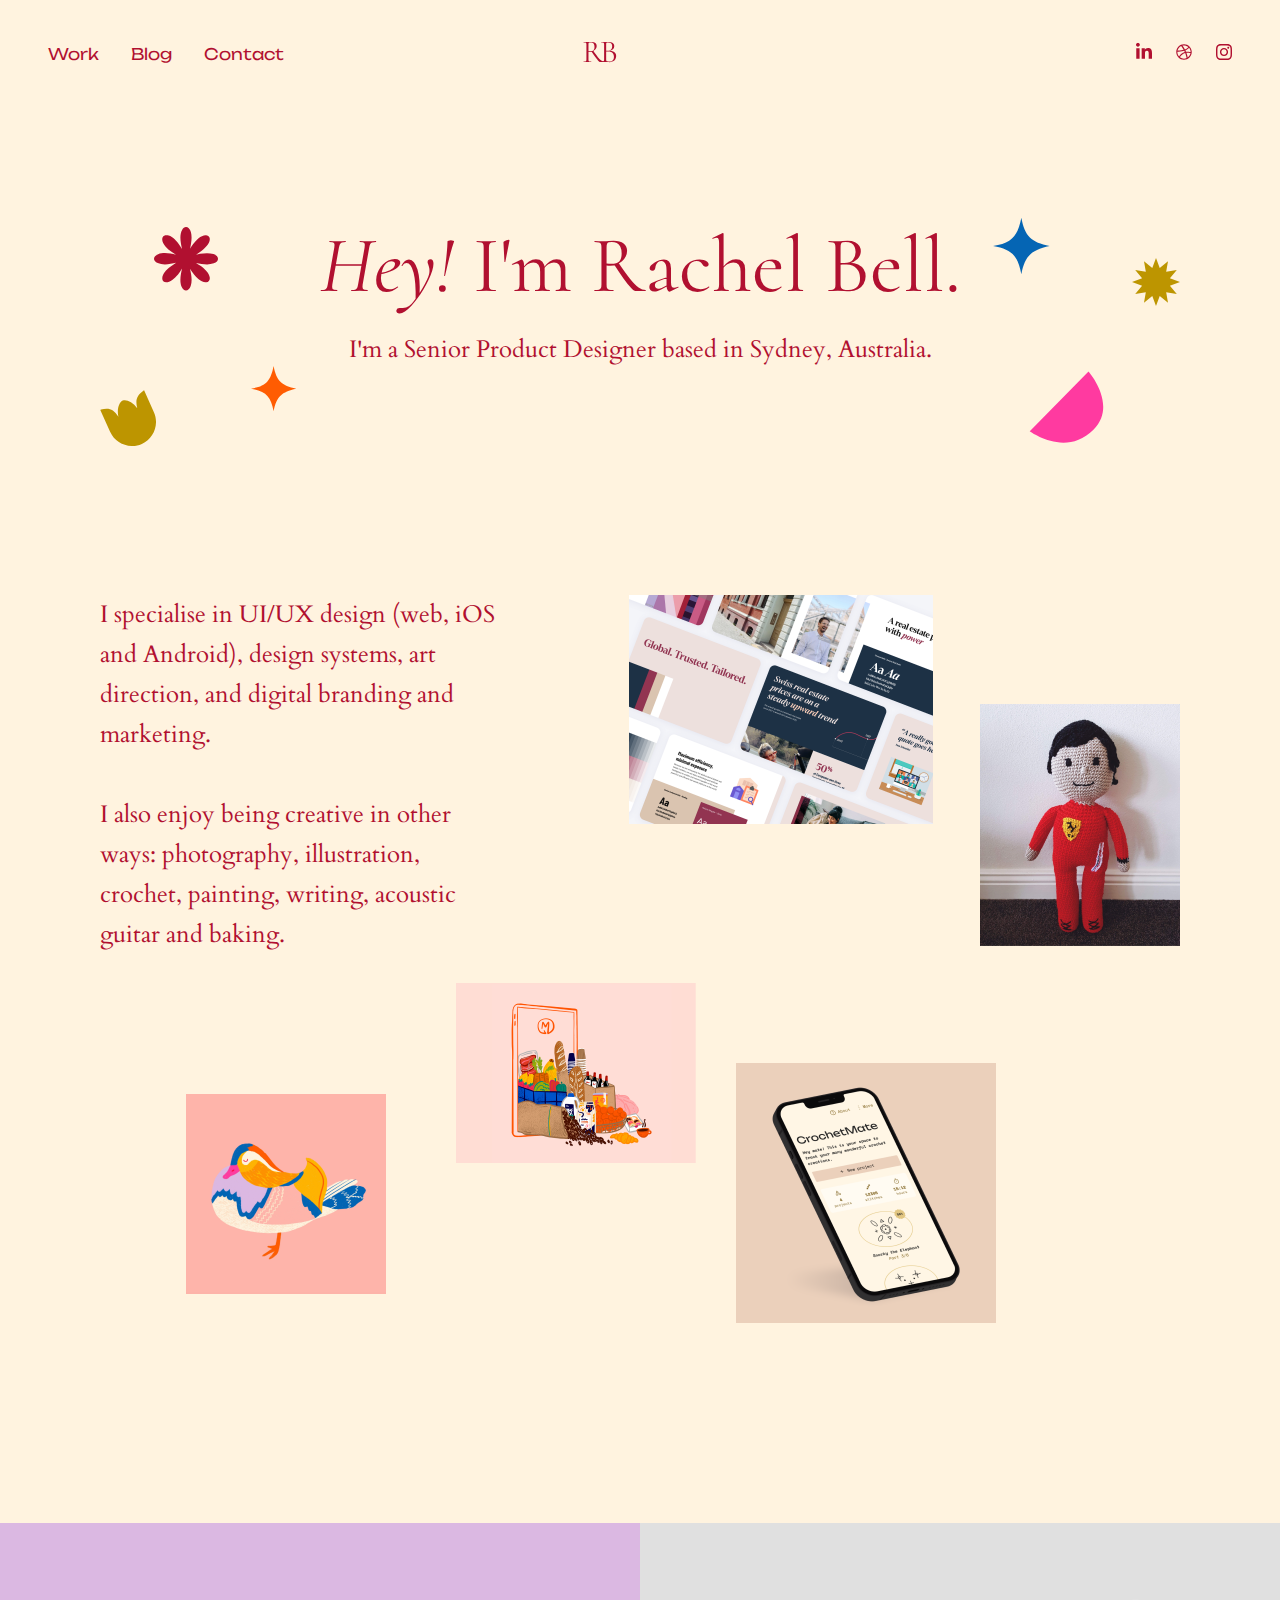
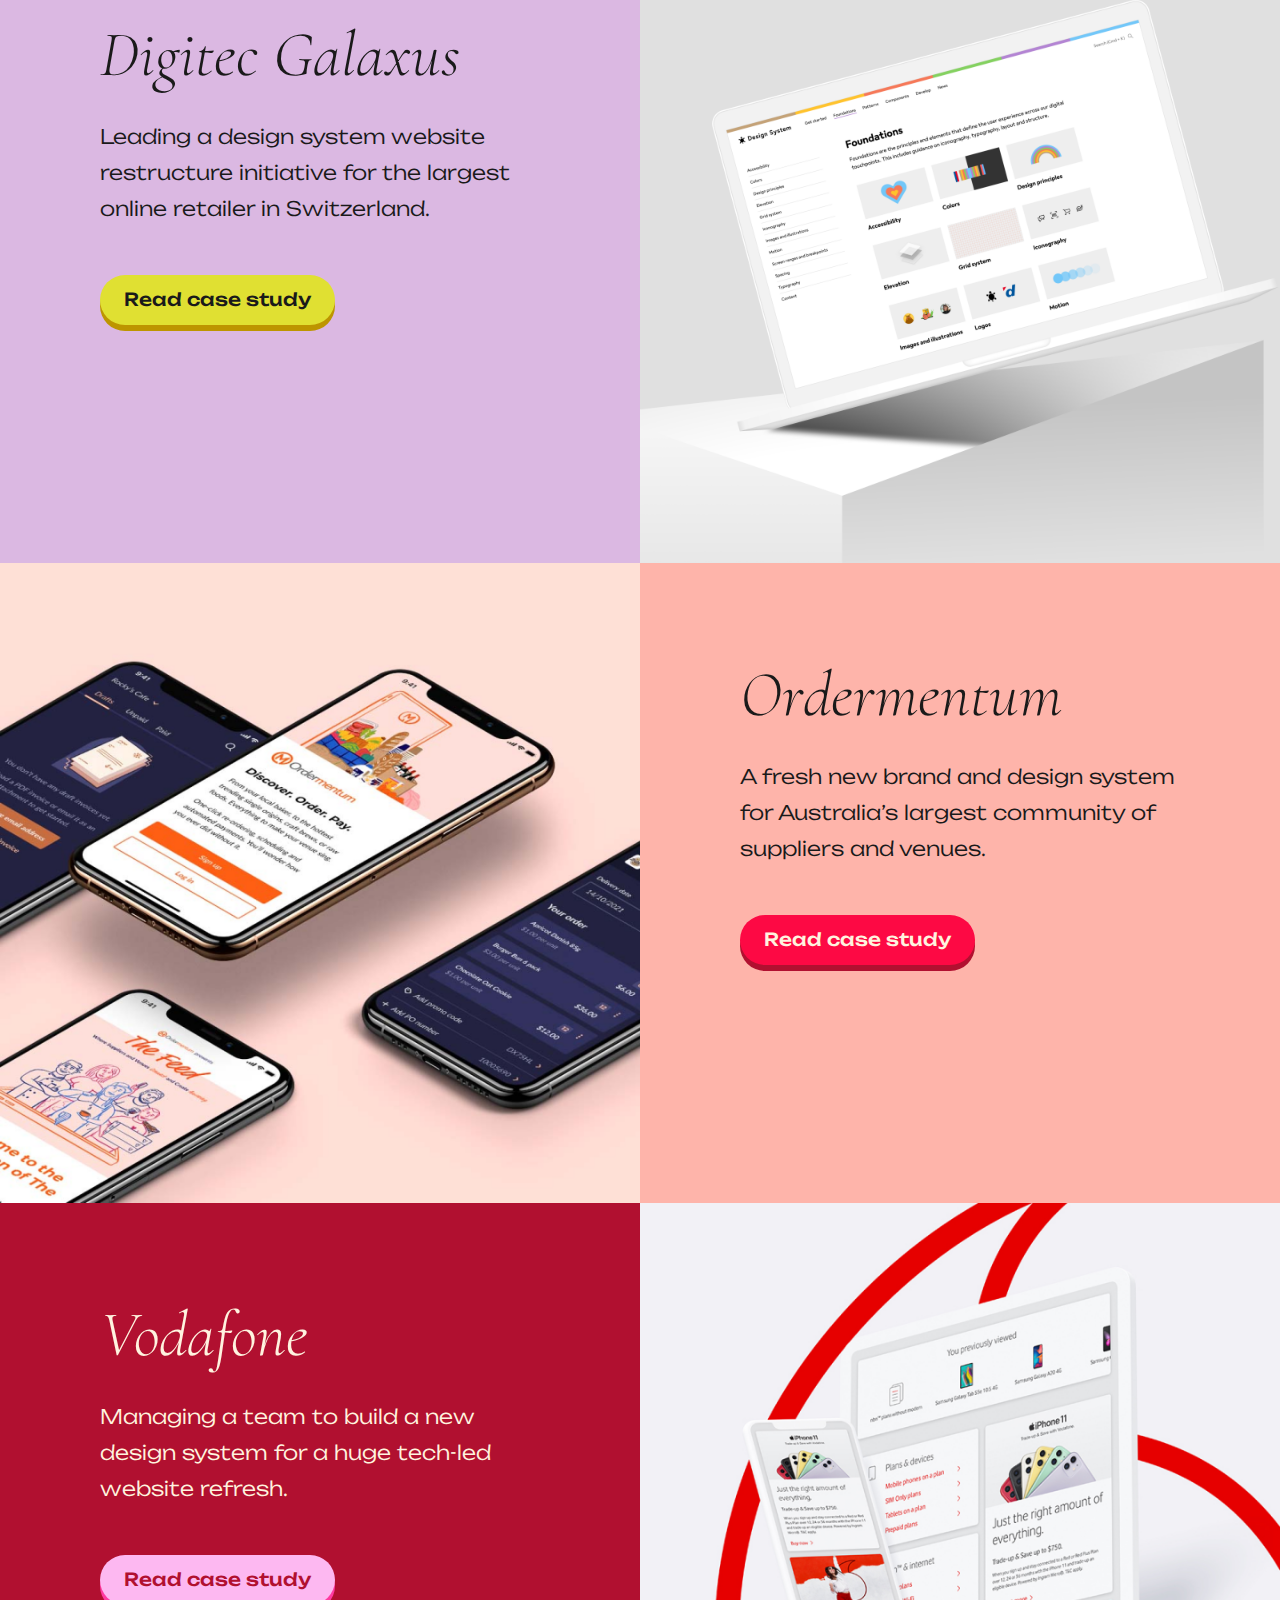
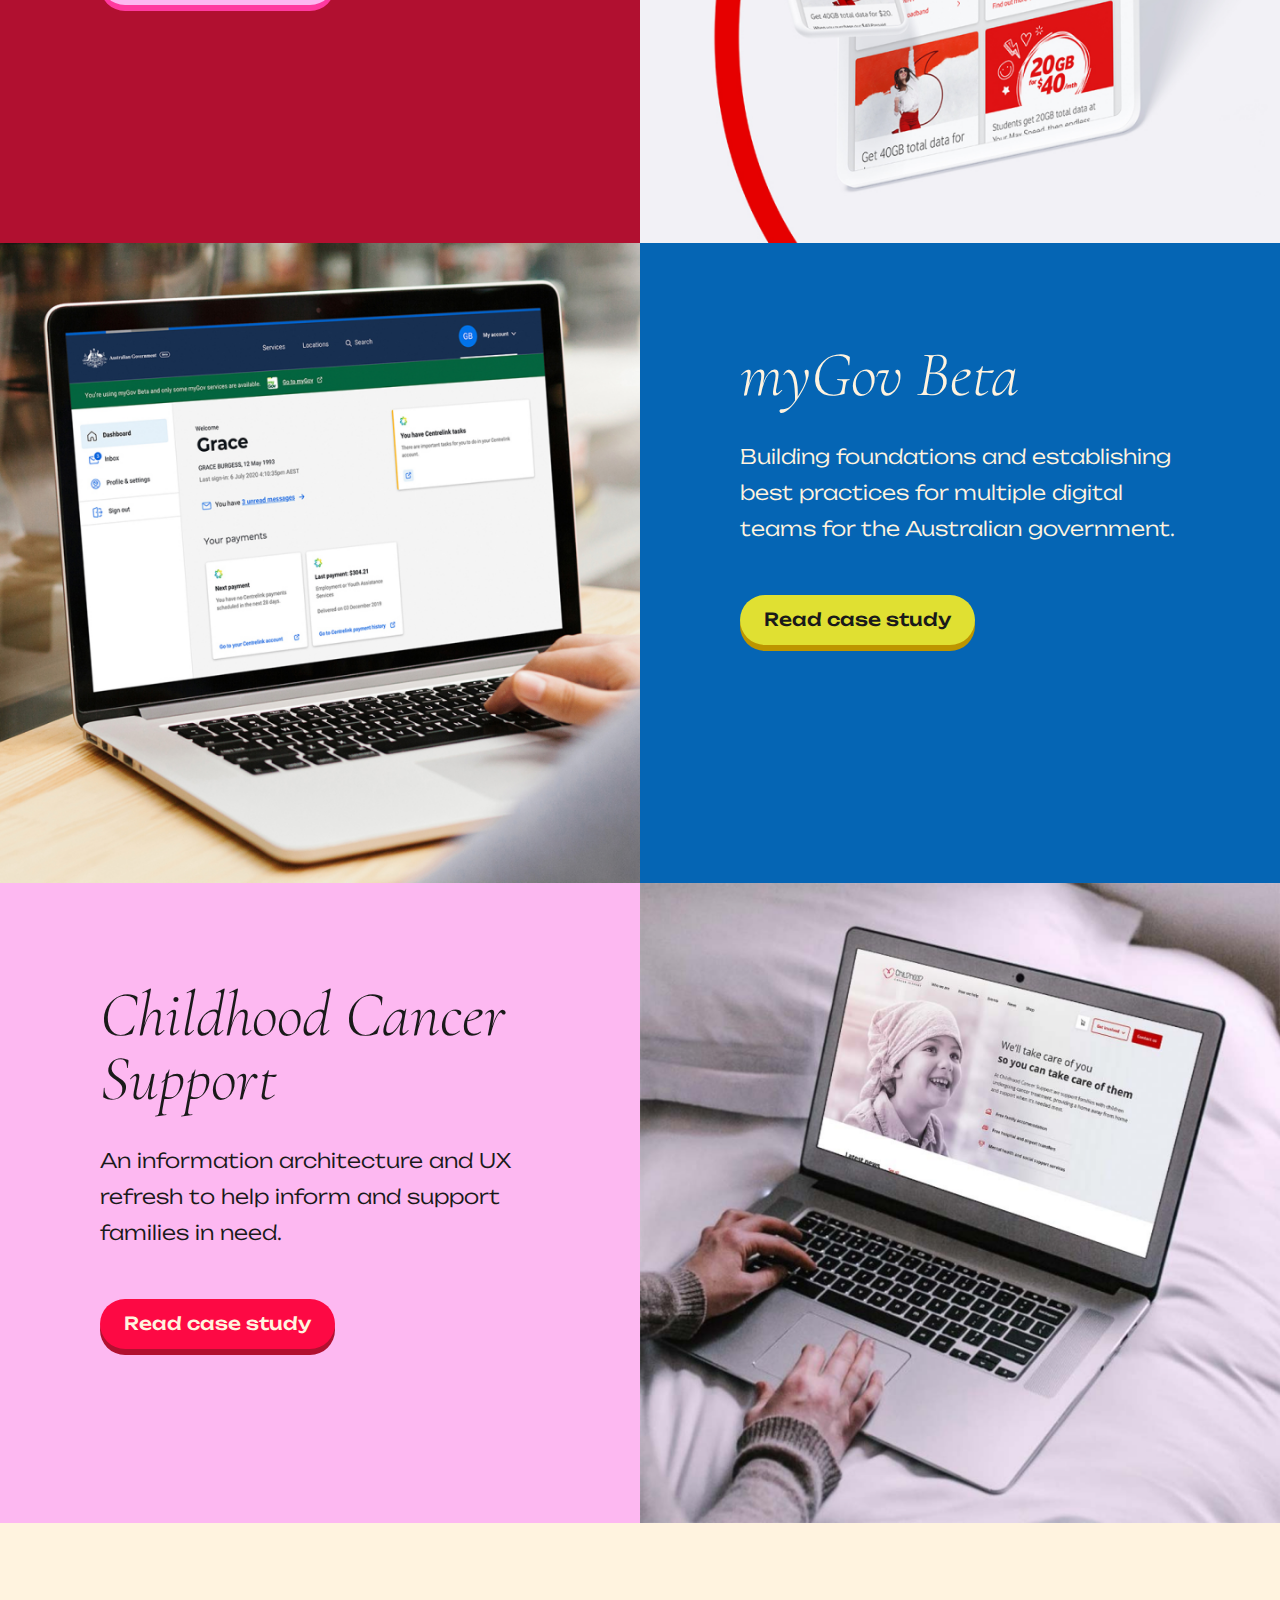
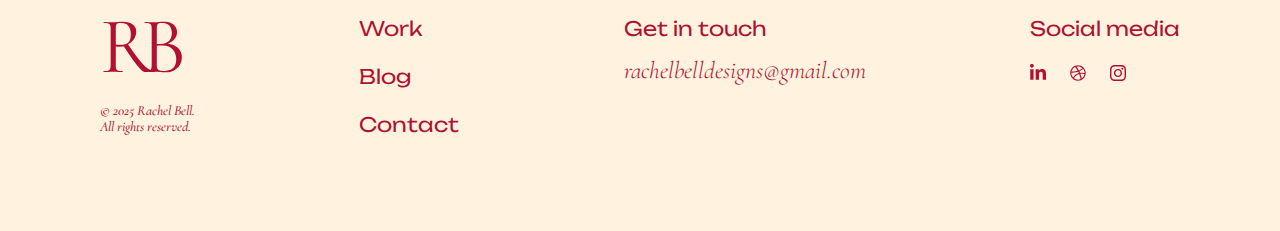
==== commit a5f29c09: "Deploy new version" ====
--- a/index.html
+++ b/index.html
@@ -87,7 +87,7 @@
     <div class="case-study-row">
         <div class="case-study-content cherry-bg">
             <p class="case-study-title text-cream">Vodafone</p>
-            <p class="case-study-subtitle text-cream">Managing a team to build a new design system for a huge tech-lead website refresh.</p>
+            <p class="case-study-subtitle text-cream">Managing a team to build a new design system for a huge tech-led website refresh.</p>
             <a href="vodafone.html" class="button btn-pink">Read case study</a>
         </div>
         <img src="images/home-vodafone.png" alt="Phone and tablet mockups of Vodafone homepage.">
